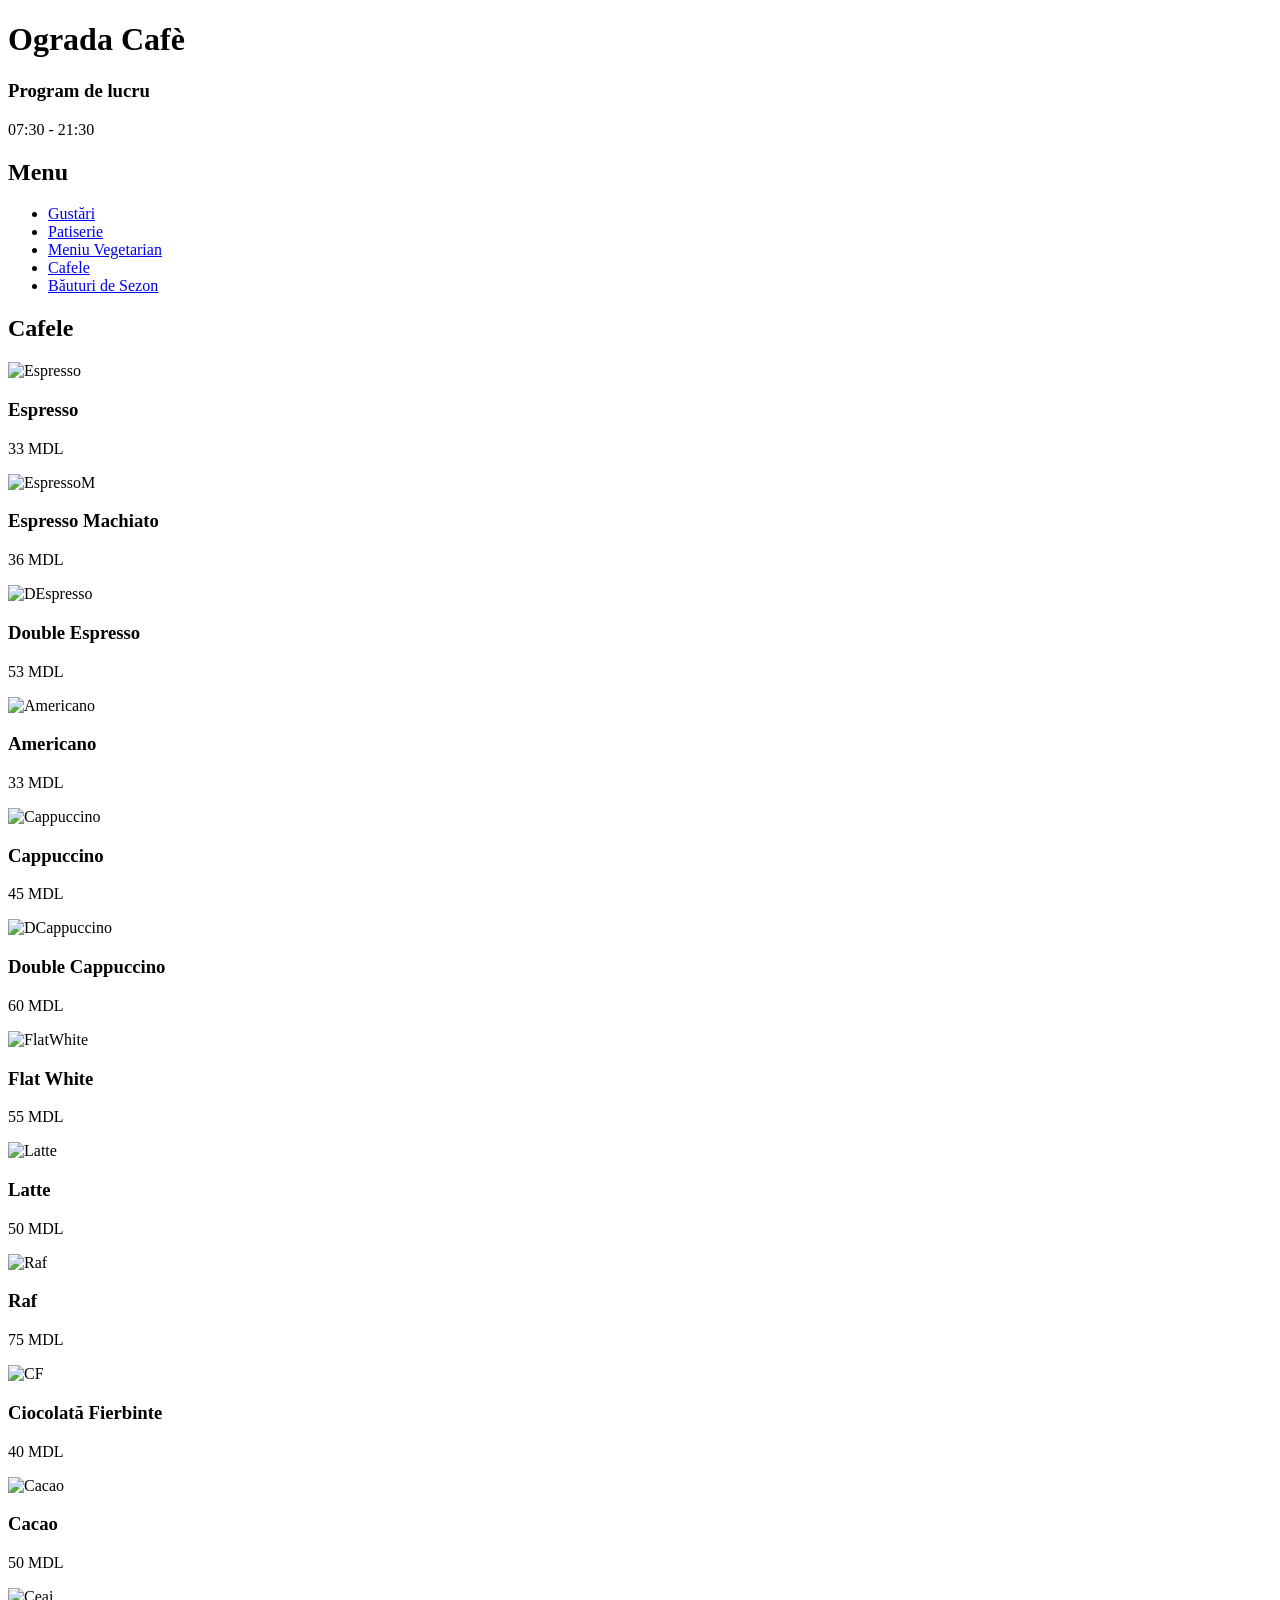
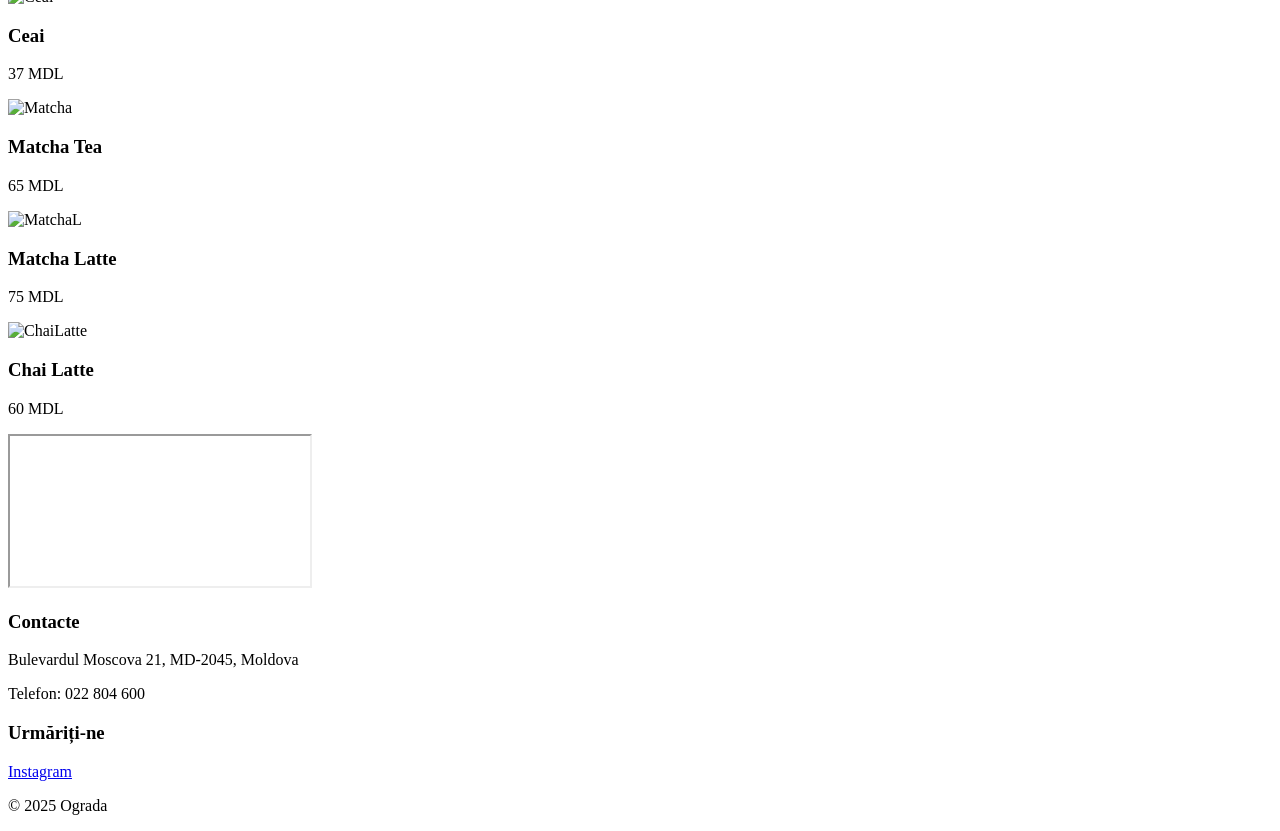
==== index.html @ 611ea184 "Footer" ====
<!DOCTYPE html>
<html lang="ro">
<head>
    <meta charset="UTF-8">
    <meta name="viewport" content="width=device-width, initial-scale=1.0">
    <title>Ograda Cafe</title>
    <link rel="stylesheet" href="styles.css">
</head>
<body>
    <header>
        <h1>Ograda Cafè</h1>
        <div class="working-hours">
            <h3>Program de lucru</h3>
            <p>07:30 - 21:30</p>
        </div>
    </header>
    
    <div class="container">
        <aside class="sidebar">
            <h2>Menu</h2>
            <ul>
                <li><a href="gustari.html">Gustări</a></li>
                <li><a href="patiserie.html">Patiserie</a></li>
                <li><a href="meniu-vegetarian.html">Meniu Vegetarian</a></li>
                <li><a href="cafele.html">Cafele</a></li>
                <li><a href="bauturi-de-sezon.html">Băuturi de Sezon</a></li>
            </ul>
        </aside>
        
        <main class="menu-section">
            <h2>Cafele</h2>
            
            <div class="menu-item">
                <img src="C:\Users\crist\Documents\UTM\TWeb\Espresso.png" alt="Espresso" class="menu-image" width="200">
                <h3>Espresso</h3>
                <p>33 MDL</p>
            </div>

            <div class="menu-item">
                <img src="C:\Users\crist\Documents\UTM\TWeb\EspressoM.png" alt="EspressoM" class="menu-image" width="200">
                <h3>Espresso Machiato</h3>
                <p>36 MDL</p>
            </div>

            <div class="menu-item">
                <img src="C:\Users\crist\Documents\UTM\TWeb\DEspresso.png" alt="DEspresso" class="menu-image" width="200">
                <h3>Double Espresso</h3>
                <p>53 MDL</p>
            </div>            
            
            <div class="menu-item">
                <img src="C:\Users\crist\Documents\UTM\TWeb\Americano.png" alt="Americano" class="menu-image" width="200">
                <h3>Americano</h3>
                <p>33 MDL</p>
            </div>
            
            <div class="menu-item">
                <img src="C:\Users\crist\Documents\UTM\TWeb\Cappuccino.png" alt="Cappuccino" class="menu-image" width="200">
                <h3>Cappuccino</h3>
                <p>45 MDL</p>
            </div>

            <div class="menu-item">
                <img src="C:\Users\crist\Documents\UTM\TWeb\DCappuccino.png" alt="DCappuccino" class="menu-image" width="200">
                <h3>Double Cappuccino</h3>
                <p>60 MDL</p>
            </div>
            
            <div class="menu-item">
                <img src="C:\Users\crist\Documents\UTM\TWeb\FlatWhite" alt="FlatWhite" class="menu-image" width="200">
                <h3>Flat White</h3>
                <p>55 MDL</p>
            </div>
            
            <div class="menu-item">
                <img src="C:\Users\crist\Documents\UTM\TWeb\Latte.png" alt="Latte" class="menu-image" width="200">
                <h3>Latte</h3>
                <p>50 MDL</p>
            </div>

            <div class="menu-item">
                <img src="C:\Users\crist\Documents\UTM\TWeb\Latte.png" alt="Raf" class="menu-image" width="200">
                <h3>Raf</h3>
                <p>75 MDL</p>
            </div>

            <div class="menu-item">
                <img src="C:\Users\crist\Documents\UTM\TWeb\CF.png" alt="CF" class="menu-image" width="200">
                <h3>Ciocolată Fierbinte</h3>
                <p>40 MDL</p>
            </div>

            <div class="menu-item">
                <img src="C:\Users\crist\Documents\UTM\TWeb\Cacao.png" alt="Cacao" class="menu-image" width="200">
                <h3>Cacao</h3>
                <p>50 MDL</p>
            </div>

            <div class="menu-item">
                <img src="C:\Users\crist\Documents\UTM\TWeb\Ceai.png" alt="Ceai" class="menu-image" width="200">
                <h3>Ceai</h3>
                <p>37 MDL</p>
            </div>

            <div class="menu-item">
                <img src="C:\Users\crist\Documents\UTM\TWeb\Matcha.png" alt="Matcha" class="menu-image" width="200">
                <h3>Matcha Tea</h3>
                <p>65 MDL</p>
            </div>

            <div class="menu-item">
                <img src="C:\Users\crist\Documents\UTM\TWeb\MatchaL.png" alt="MatchaL" class="menu-image" width="200">
                <h3>Matcha Latte</h3>
                <p>75 MDL</p>
            </div>

            <div class="menu-item">
                <img src="C:\Users\crist\Documents\UTM\TWeb\ChaiLatte.png" alt="ChaiLatte" class="menu-image" width="200">
                <h3>Chai Latte</h3>
                <p>60 MDL</p>
            </div>
            
        </main>
    </div>

    <footer>
        <div class="footer-content">
            <div class="map">
                <iframe src="https://maps.app.goo.gl/8VpPDL2rU7NUZ7HX9" allowfullscreen="" loading="lazy"></iframe>
            </div>
            <div class="contact-info">
                <h3>Contacte</h3>
                <p>Bulevardul Moscova 21, MD-2045, Moldova</p>
                <p>Telefon: 022 804 600</p>
            </div>
            <div class="social-media">
                <h3>Urmăriți-ne</h3>
                <p><a href="https://www.instagram.com/cafe.ograda/?hl=en">Instagram</a></p>
            </div>
        </div>
        <div class="footer-bottom">
            <p>&copy; 2025 Ograda</p>
        </div>
    </footer>

</body>
</html>
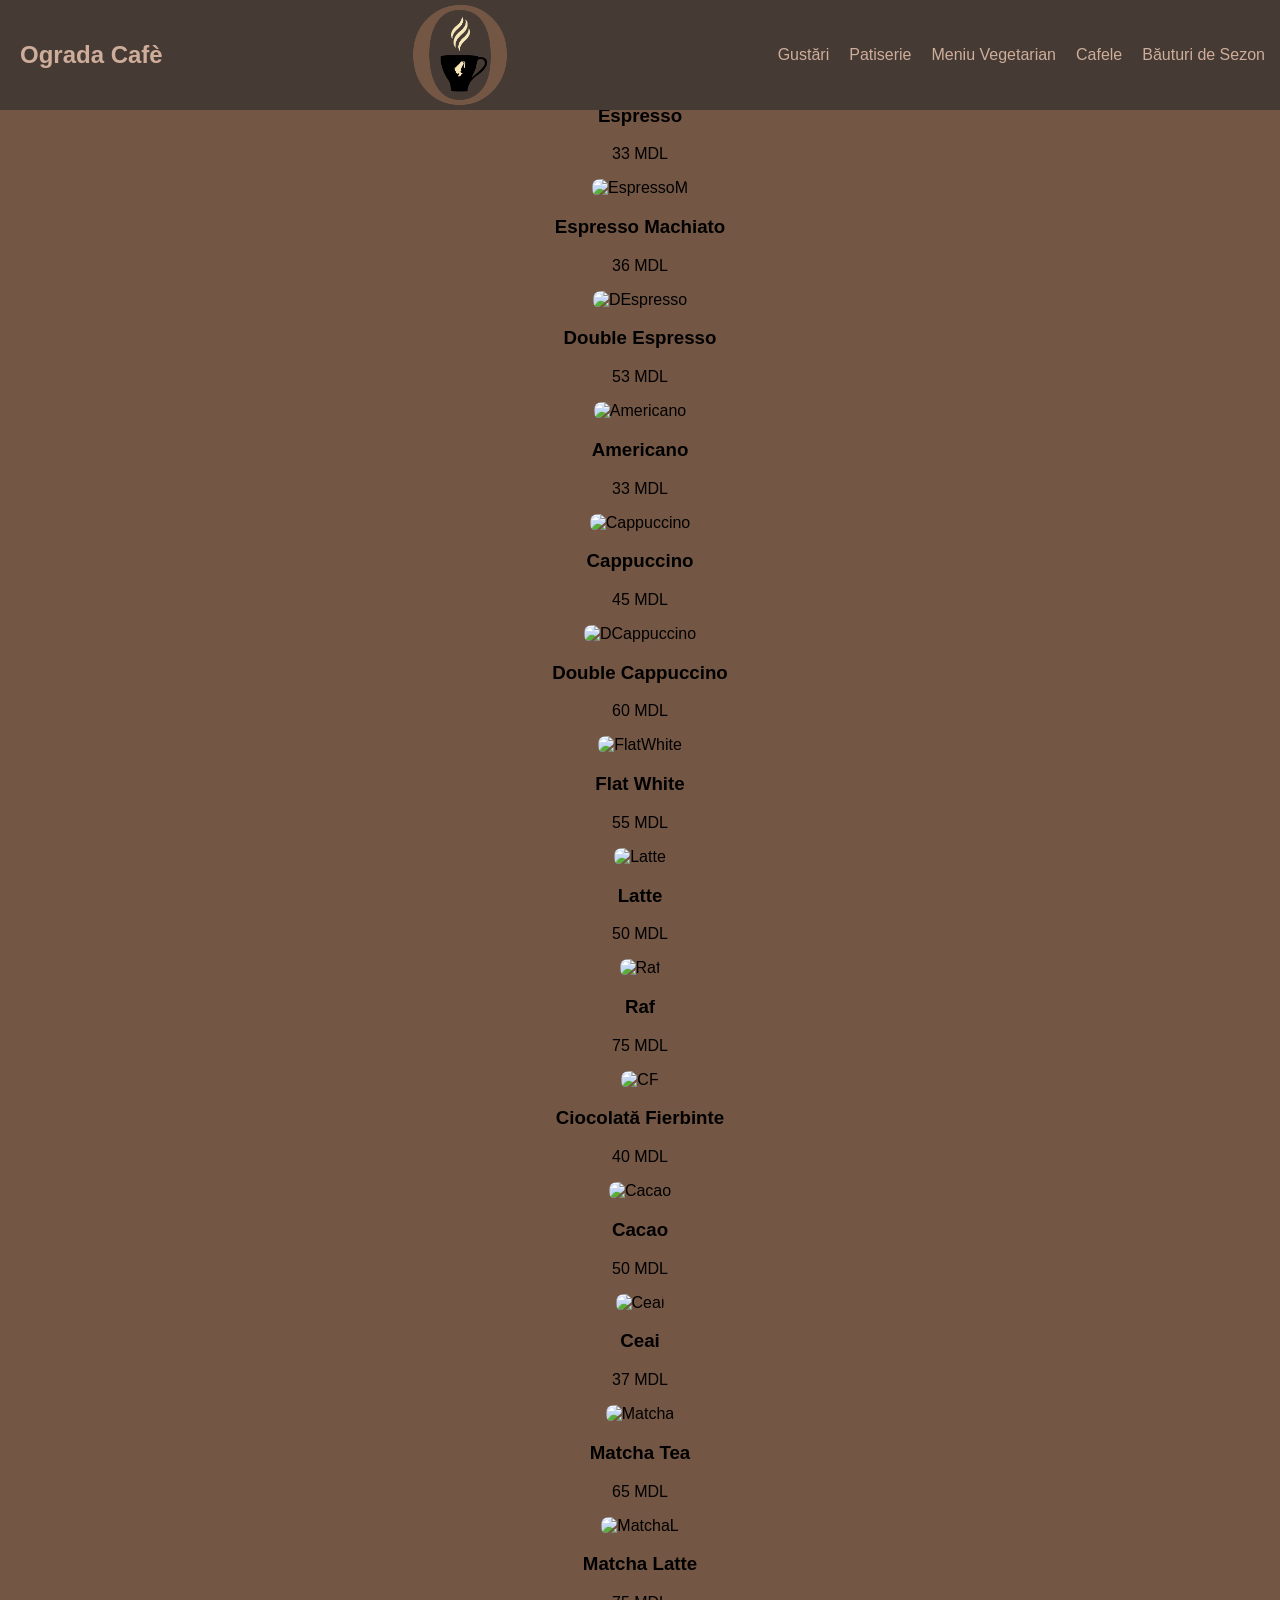
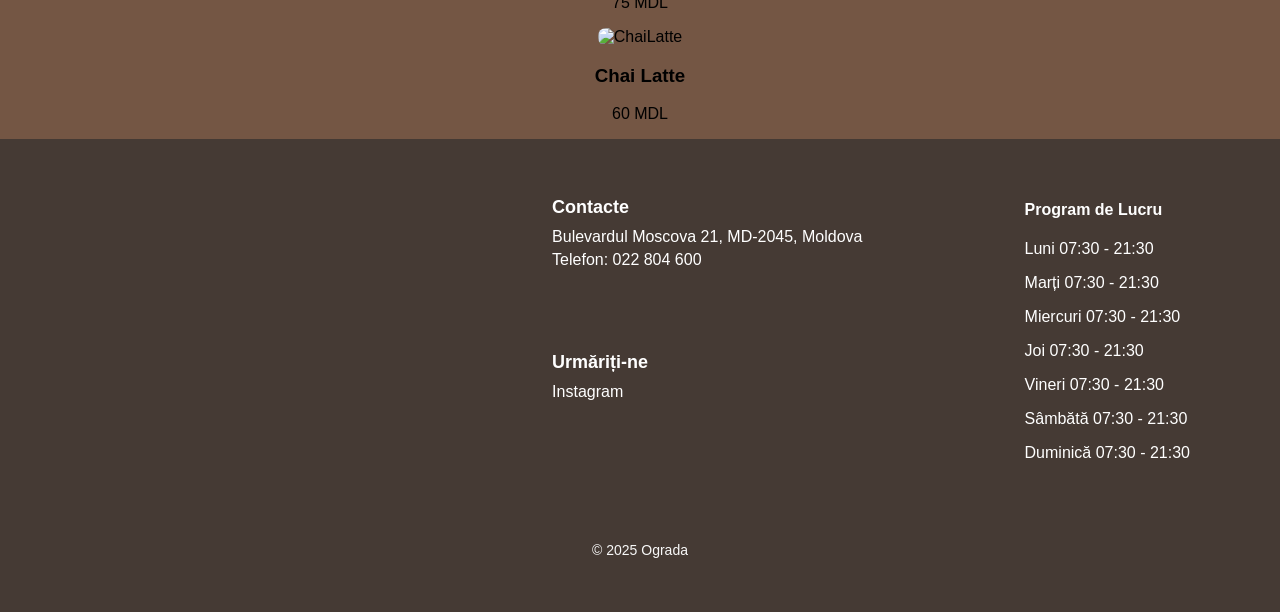
==== commit ec42fa9e: "Lab2_CSS" ====
--- a/index.html
+++ b/index.html
@@ -3,119 +3,114 @@
 <head>
     <meta charset="UTF-8">
     <meta name="viewport" content="width=device-width, initial-scale=1.0">
-    <title>Ograda Cafe</title>
-    <link rel="stylesheet" href="styles.css">
+    <title>Ograda Cafè</title>
+    <link rel="stylesheet" href="css\index.css">
 </head>
 <body>
-    <header>
+    <nav class="navbar">
+            
         <h1>Ograda Cafè</h1>
-        <div class="working-hours">
-            <h3>Program de lucru</h3>
-            <p>07:30 - 21:30</p>
+        <div class="logo">
+            <img src="images\logo.png" alt="logo" class="logo" width="200">
         </div>
-    </header>
-    
-    <div class="container">
-        <aside class="sidebar">
-            <h2>Menu</h2>
-            <ul>
-                <li><a href="gustari.html">Gustări</a></li>
-                <li><a href="patiserie.html">Patiserie</a></li>
-                <li><a href="meniu-vegetarian.html">Meniu Vegetarian</a></li>
-                <li><a href="cafele.html">Cafele</a></li>
-                <li><a href="bauturi-de-sezon.html">Băuturi de Sezon</a></li>
-            </ul>
-        </aside>
+        <ul class="nav-links">
+            <li><a href="gustari.html">Gustări</a></li>
+            <li><a href="patiserie.html">Patiserie</a></li>
+            <li><a href="meniu-vegetarian.html">Meniu Vegetarian</a></li>
+            <li><a href="cafele.html">Cafele</a></li>
+            <li><a href="bauturi-de-sezon.html">Băuturi de Sezon</a></li>
+        </ul>
+    </nav>
         
         <main class="menu-section">
             <h2>Cafele</h2>
             
             <div class="menu-item">
-                <img src="C:\Users\crist\Documents\UTM\TWeb\Espresso.png" alt="Espresso" class="menu-image" width="200">
+                <img src="C:\Users\crist\Documents\UTM\TWeb\Cafea\Espresso.jpg" alt="Espresso" class="menu-image" width="200">
                 <h3>Espresso</h3>
                 <p>33 MDL</p>
             </div>
 
             <div class="menu-item">
-                <img src="C:\Users\crist\Documents\UTM\TWeb\EspressoM.png" alt="EspressoM" class="menu-image" width="200">
+                <img src="C:\Users\crist\Documents\UTM\TWeb\Cafea\EspressoM.jpg" alt="EspressoM" class="menu-image" width="200">
                 <h3>Espresso Machiato</h3>
                 <p>36 MDL</p>
             </div>
 
             <div class="menu-item">
-                <img src="C:\Users\crist\Documents\UTM\TWeb\DEspresso.png" alt="DEspresso" class="menu-image" width="200">
+                <img src="C:\Users\crist\Documents\UTM\TWeb\Cafea\DEspresso.jpg" alt="DEspresso" class="menu-image" width="200">
                 <h3>Double Espresso</h3>
                 <p>53 MDL</p>
             </div>            
             
             <div class="menu-item">
-                <img src="C:\Users\crist\Documents\UTM\TWeb\Americano.png" alt="Americano" class="menu-image" width="200">
+                <img src="C:\Users\crist\Documents\UTM\TWeb\Cafea\Americano.jpg" alt="Americano" class="menu-image" width="200">
                 <h3>Americano</h3>
                 <p>33 MDL</p>
             </div>
             
             <div class="menu-item">
-                <img src="C:\Users\crist\Documents\UTM\TWeb\Cappuccino.png" alt="Cappuccino" class="menu-image" width="200">
+                <img src="C:\Users\crist\Documents\UTM\TWeb\Cafea\Cappuccino.jpg" alt="Cappuccino" class="menu-image" width="200">
                 <h3>Cappuccino</h3>
                 <p>45 MDL</p>
             </div>
 
             <div class="menu-item">
-                <img src="C:\Users\crist\Documents\UTM\TWeb\DCappuccino.png" alt="DCappuccino" class="menu-image" width="200">
+                <img src="C:\Users\crist\Documents\UTM\TWeb\Cafea\DCappuccino.jpg" alt="DCappuccino" class="menu-image" width="200">
                 <h3>Double Cappuccino</h3>
                 <p>60 MDL</p>
             </div>
             
             <div class="menu-item">
-                <img src="C:\Users\crist\Documents\UTM\TWeb\FlatWhite" alt="FlatWhite" class="menu-image" width="200">
+                <img src="C:\Users\crist\Documents\UTM\TWeb\Cafea\FlatWhite.jpg" alt="FlatWhite" class="menu-image" width="200">
                 <h3>Flat White</h3>
                 <p>55 MDL</p>
             </div>
             
             <div class="menu-item">
-                <img src="C:\Users\crist\Documents\UTM\TWeb\Latte.png" alt="Latte" class="menu-image" width="200">
+                <img src="C:\Users\crist\Documents\UTM\TWeb\Cafea\Latte.jpg" alt="Latte" class="menu-image" width="200">
                 <h3>Latte</h3>
                 <p>50 MDL</p>
             </div>
 
             <div class="menu-item">
-                <img src="C:\Users\crist\Documents\UTM\TWeb\Latte.png" alt="Raf" class="menu-image" width="200">
+                <img src="C:\Users\crist\Documents\UTM\TWeb\Cafea\Latte.jpg" alt="Raf" class="menu-image" width="200">
                 <h3>Raf</h3>
                 <p>75 MDL</p>
             </div>
 
             <div class="menu-item">
-                <img src="C:\Users\crist\Documents\UTM\TWeb\CF.png" alt="CF" class="menu-image" width="200">
+                <img src="C:\Users\crist\Documents\UTM\TWeb\Cafea\CF.jpg" alt="CF" class="menu-image" width="200">
                 <h3>Ciocolată Fierbinte</h3>
                 <p>40 MDL</p>
             </div>
 
             <div class="menu-item">
-                <img src="C:\Users\crist\Documents\UTM\TWeb\Cacao.png" alt="Cacao" class="menu-image" width="200">
+                <img src="C:\Users\crist\Documents\UTM\TWeb\Cafea\Cacao.jpg" alt="Cacao" class="menu-image" width="200">
                 <h3>Cacao</h3>
                 <p>50 MDL</p>
             </div>
 
             <div class="menu-item">
-                <img src="C:\Users\crist\Documents\UTM\TWeb\Ceai.png" alt="Ceai" class="menu-image" width="200">
+                <img src="C:\Users\crist\Documents\UTM\TWeb\Cafea\Ceai.jpg" alt="Ceai" class="menu-image" width="200">
                 <h3>Ceai</h3>
                 <p>37 MDL</p>
             </div>
 
             <div class="menu-item">
-                <img src="C:\Users\crist\Documents\UTM\TWeb\Matcha.png" alt="Matcha" class="menu-image" width="200">
+                <img src="C:\Users\crist\Documents\UTM\TWeb\Cafea\Matcha.jpg" alt="Matcha" class="menu-image" width="200">
                 <h3>Matcha Tea</h3>
                 <p>65 MDL</p>
             </div>
 
             <div class="menu-item">
-                <img src="C:\Users\crist\Documents\UTM\TWeb\MatchaL.png" alt="MatchaL" class="menu-image" width="200">
+                <img src="C:\Users\crist\Documents\UTM\TWeb\Cafea\MatchaL.jpg" alt="MatchaL" class="menu-image" width="200">
                 <h3>Matcha Latte</h3>
                 <p>75 MDL</p>
             </div>
 
             <div class="menu-item">
-                <img src="C:\Users\crist\Documents\UTM\TWeb\ChaiLatte.png" alt="ChaiLatte" class="menu-image" width="200">
+                <img src="C:\Users\crist\Documents\UTM\TWeb\Cafea\ChaiLatte.jpg" alt="ChaiLatte" class="menu-image" width="200">
                 <h3>Chai Latte</h3>
                 <p>60 MDL</p>
             </div>
@@ -126,22 +121,34 @@
     <footer>
         <div class="footer-content">
             <div class="map">
-                <iframe src="https://maps.app.goo.gl/8VpPDL2rU7NUZ7HX9" allowfullscreen="" loading="lazy"></iframe>
+                <iframe src="https://www.google.com/maps/embed?pb=!1m18!1m12!1m3!1d2718.112623796016!2d28.862653776846276!3d47.0576410257239!2m3!1f0!2f0!3f0!3m2!1i1024!2i768!4f13.1!3m3!1m2!1s0x40c97dae7e72e179%3A0x1f72622eb4521f!2sOgrada%20Caf%C3%A9!5e0!3m2!1sen!2s!4v1741111198922!5m2!1sen!2s" width="300" height="300" style="border:0;" allowfullscreen="" loading="lazy" referrerpolicy="no-referrer-when-downgrade"></iframe>
             </div>
             <div class="contact-info">
                 <h3>Contacte</h3>
                 <p>Bulevardul Moscova 21, MD-2045, Moldova</p>
                 <p>Telefon: 022 804 600</p>
+    
+    
+                <div class="social-media">
+                    <h3>Urmăriți-ne</h3>
+                    <p><a href="https://www.instagram.com/cafe.ograda/?hl=en">Instagram</a></p>
+                </div>
             </div>
-            <div class="social-media">
-                <h3>Urmăriți-ne</h3>
-                <p><a href="https://www.instagram.com/cafe.ograda/?hl=en">Instagram</a></p>
-            </div>
+                    <div class="program">
+                    <h4>Program de Lucru</h4>
+                    <p>Luni             07:30 - 21:30</p>
+                    <p>Marți            07:30 - 21:30</p>
+                    <p>Miercuri         07:30 - 21:30</p>
+                    <p>Joi              07:30 - 21:30</p>
+                    <p>Vineri           07:30 - 21:30</p>
+                    <p>Sâmbătă          07:30 - 21:30</p>
+                    <p>Duminică         07:30 - 21:30</p>
+                    </div>
         </div>
         <div class="footer-bottom">
             <p>&copy; 2025 Ograda</p>
         </div>
     </footer>
-
-</body>
-</html>+    
+    </body>
+    </html>
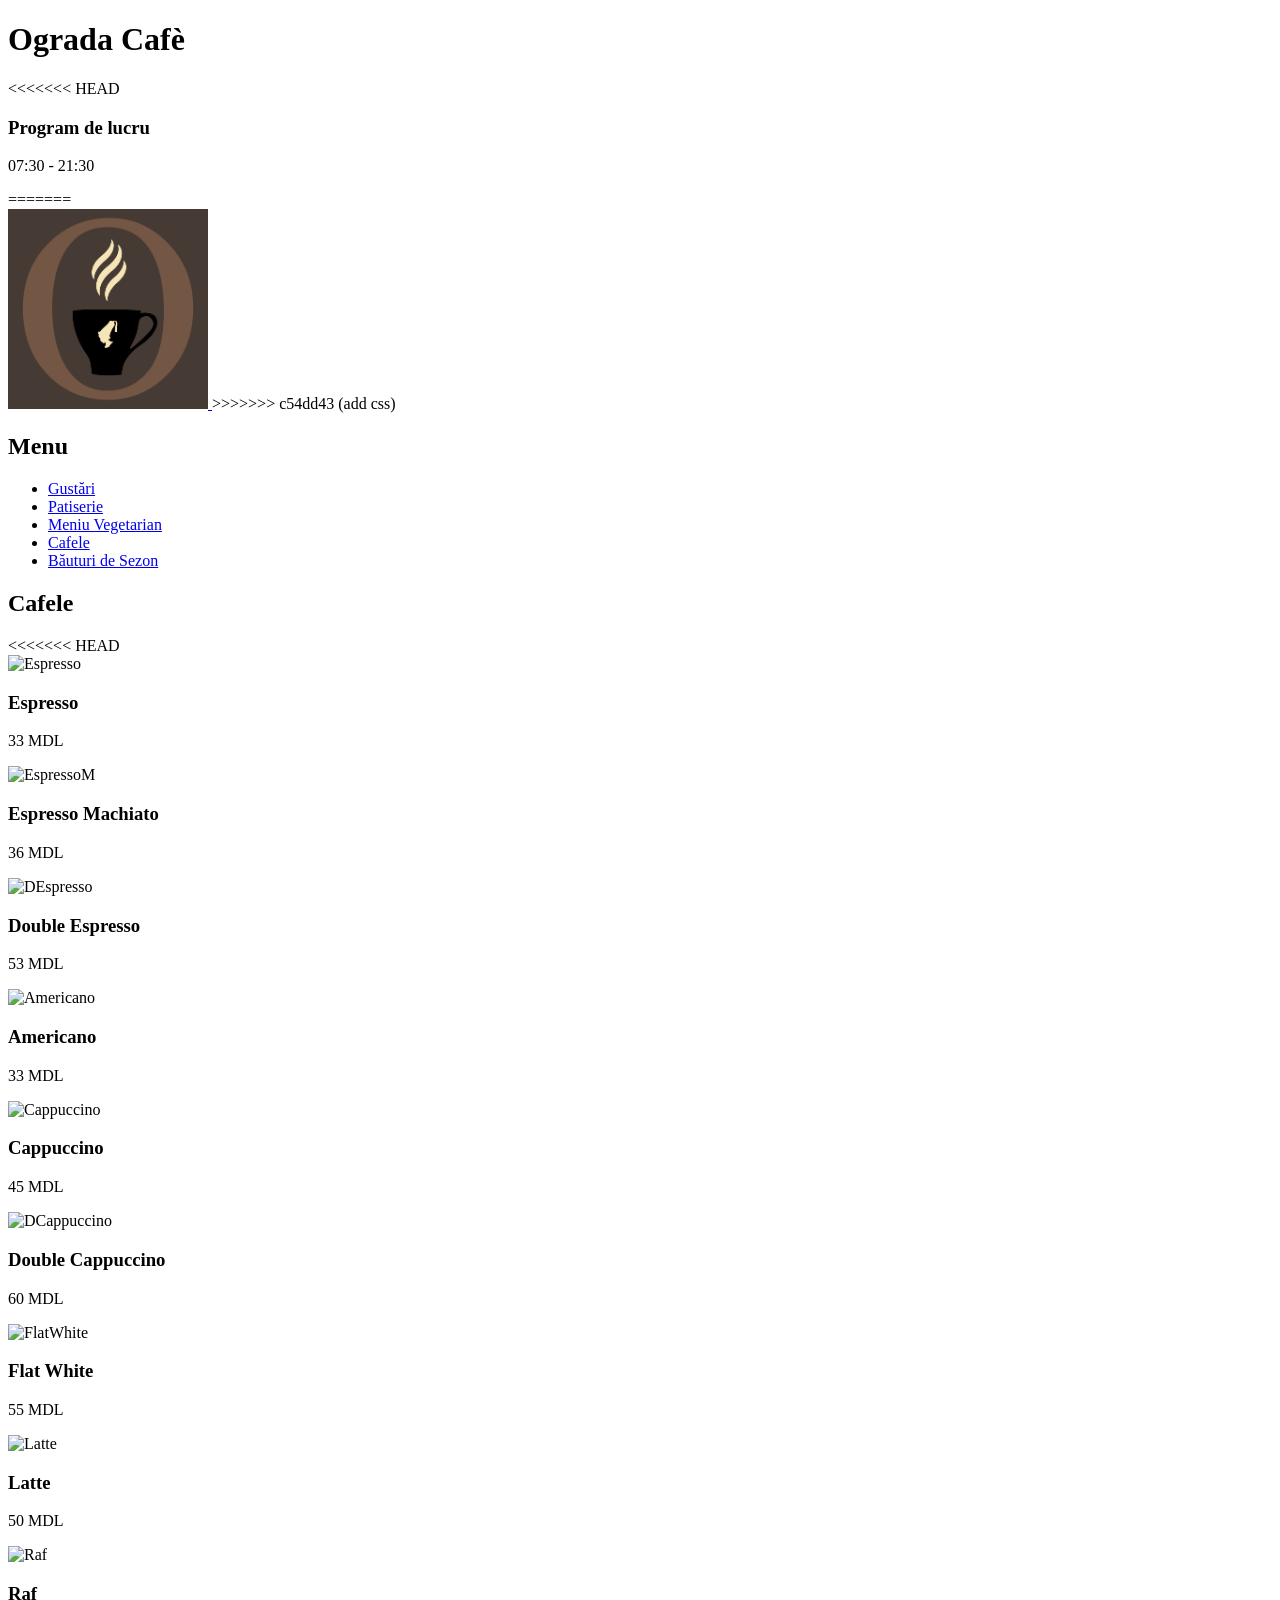
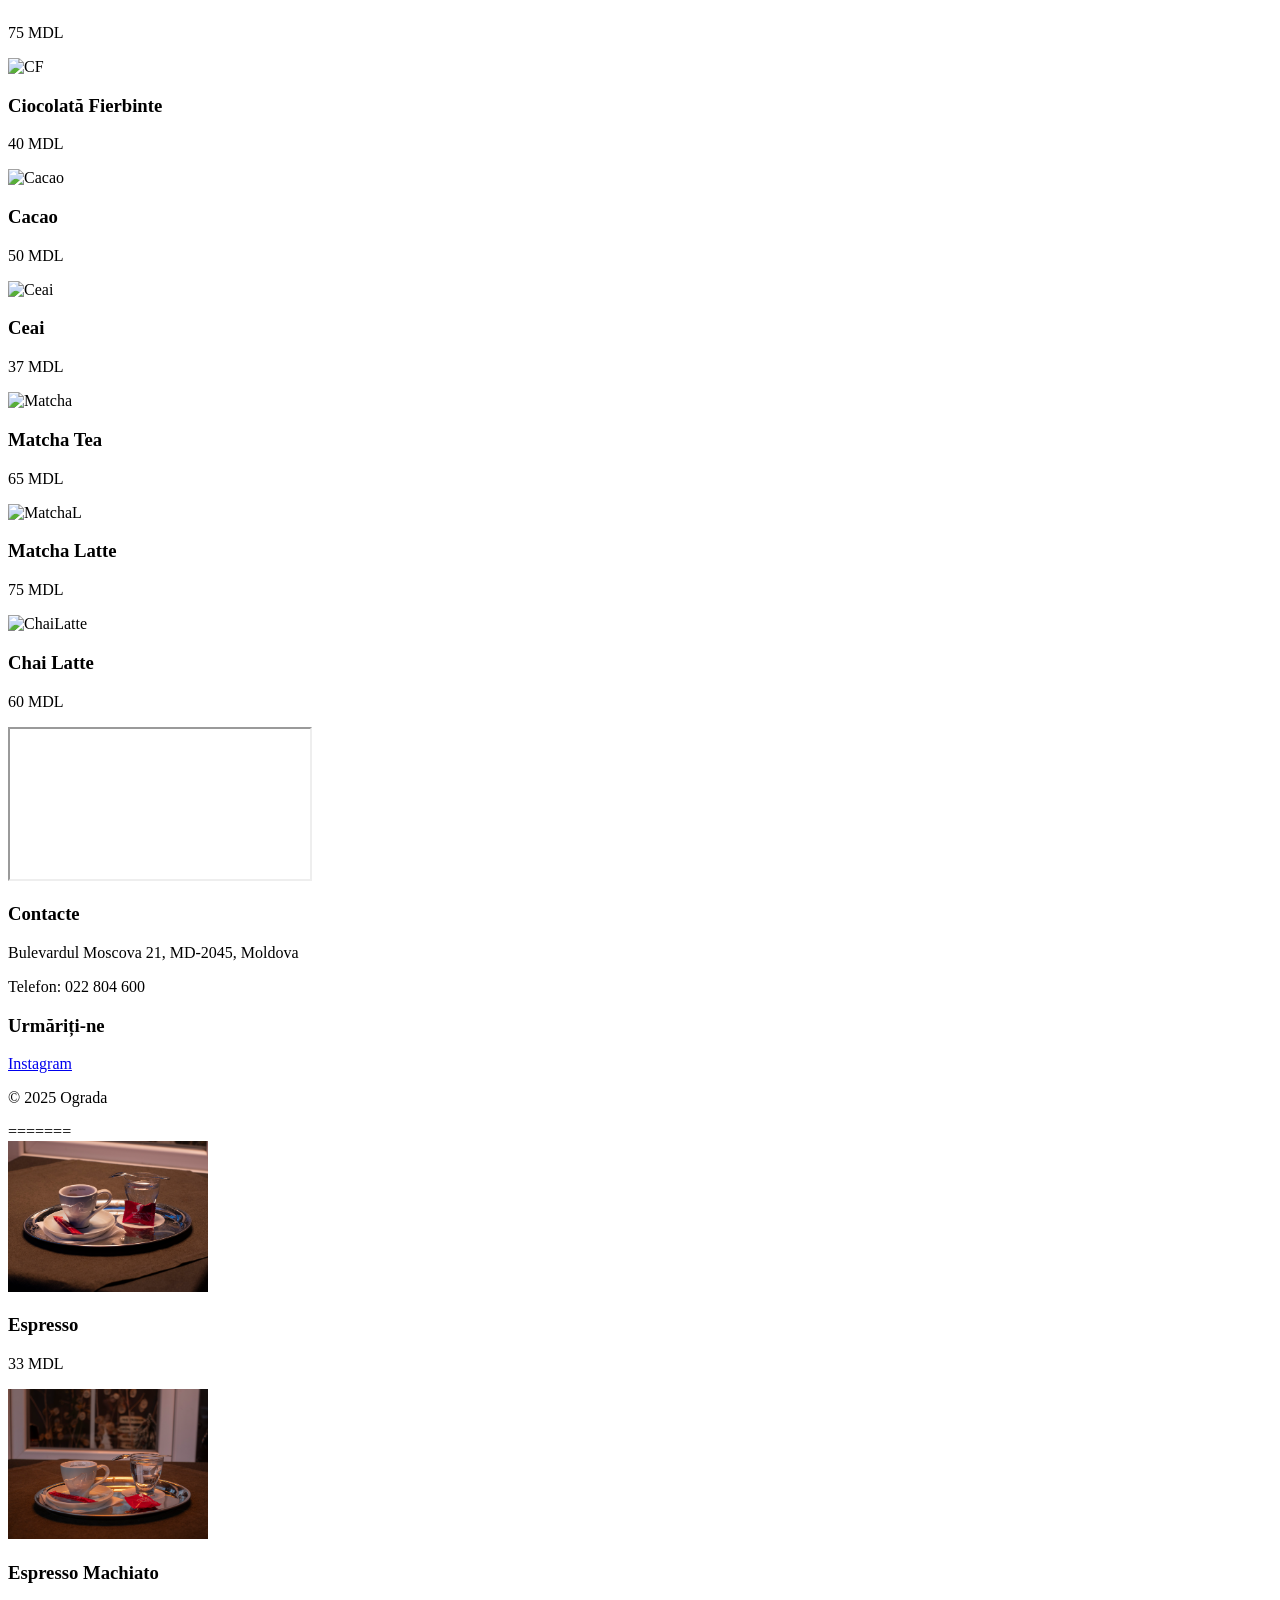
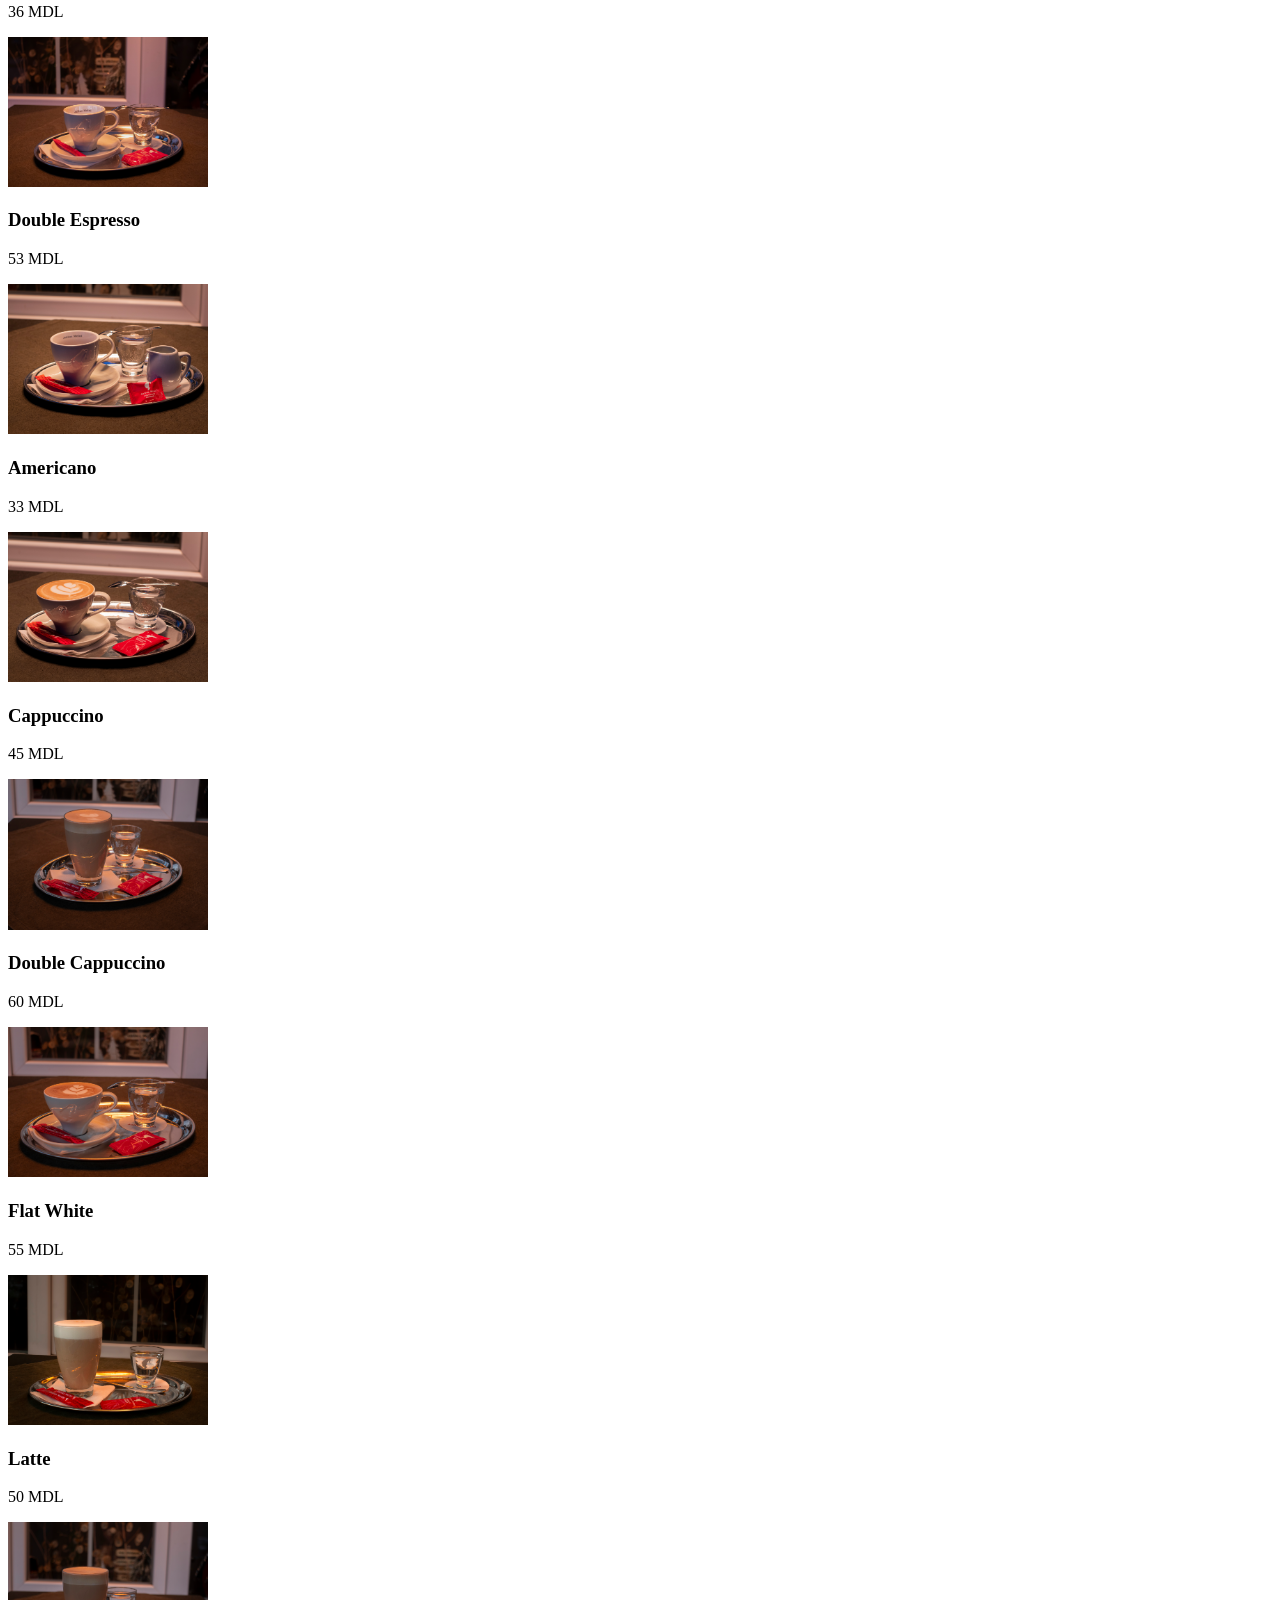
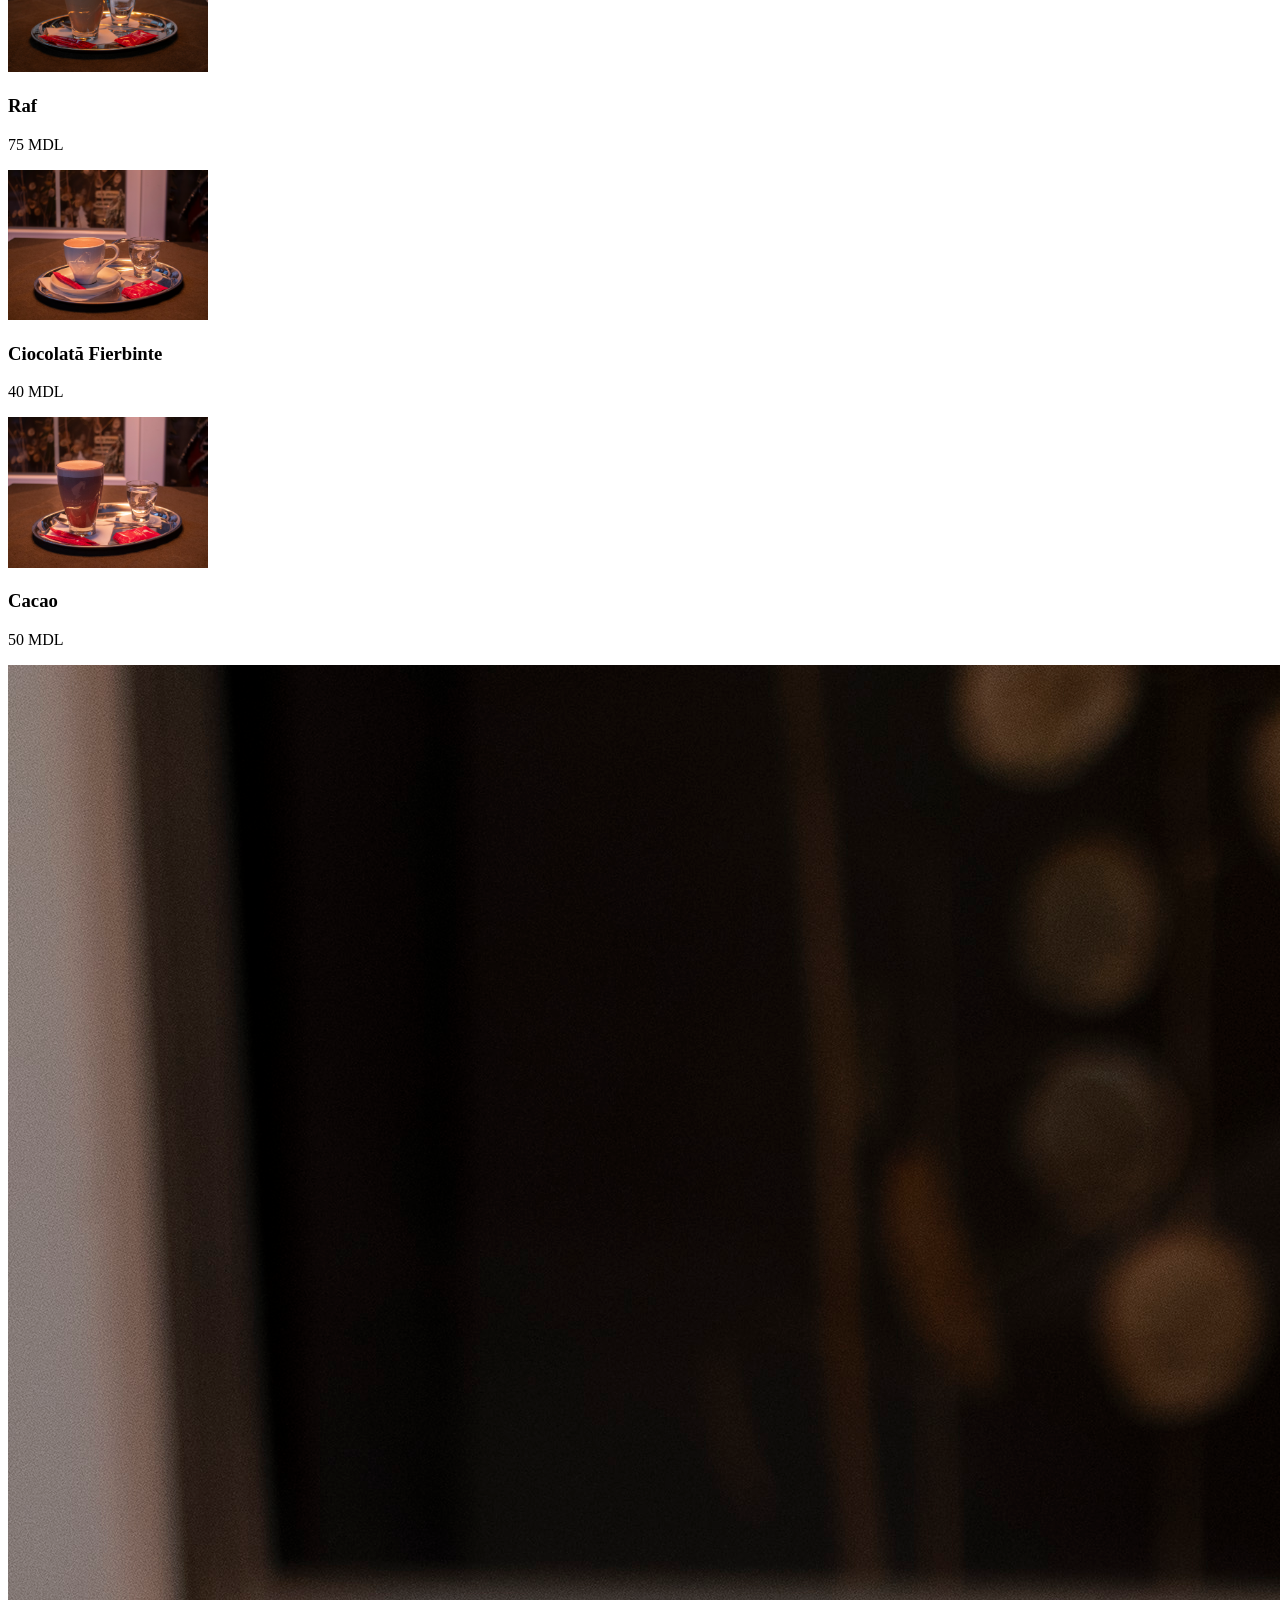
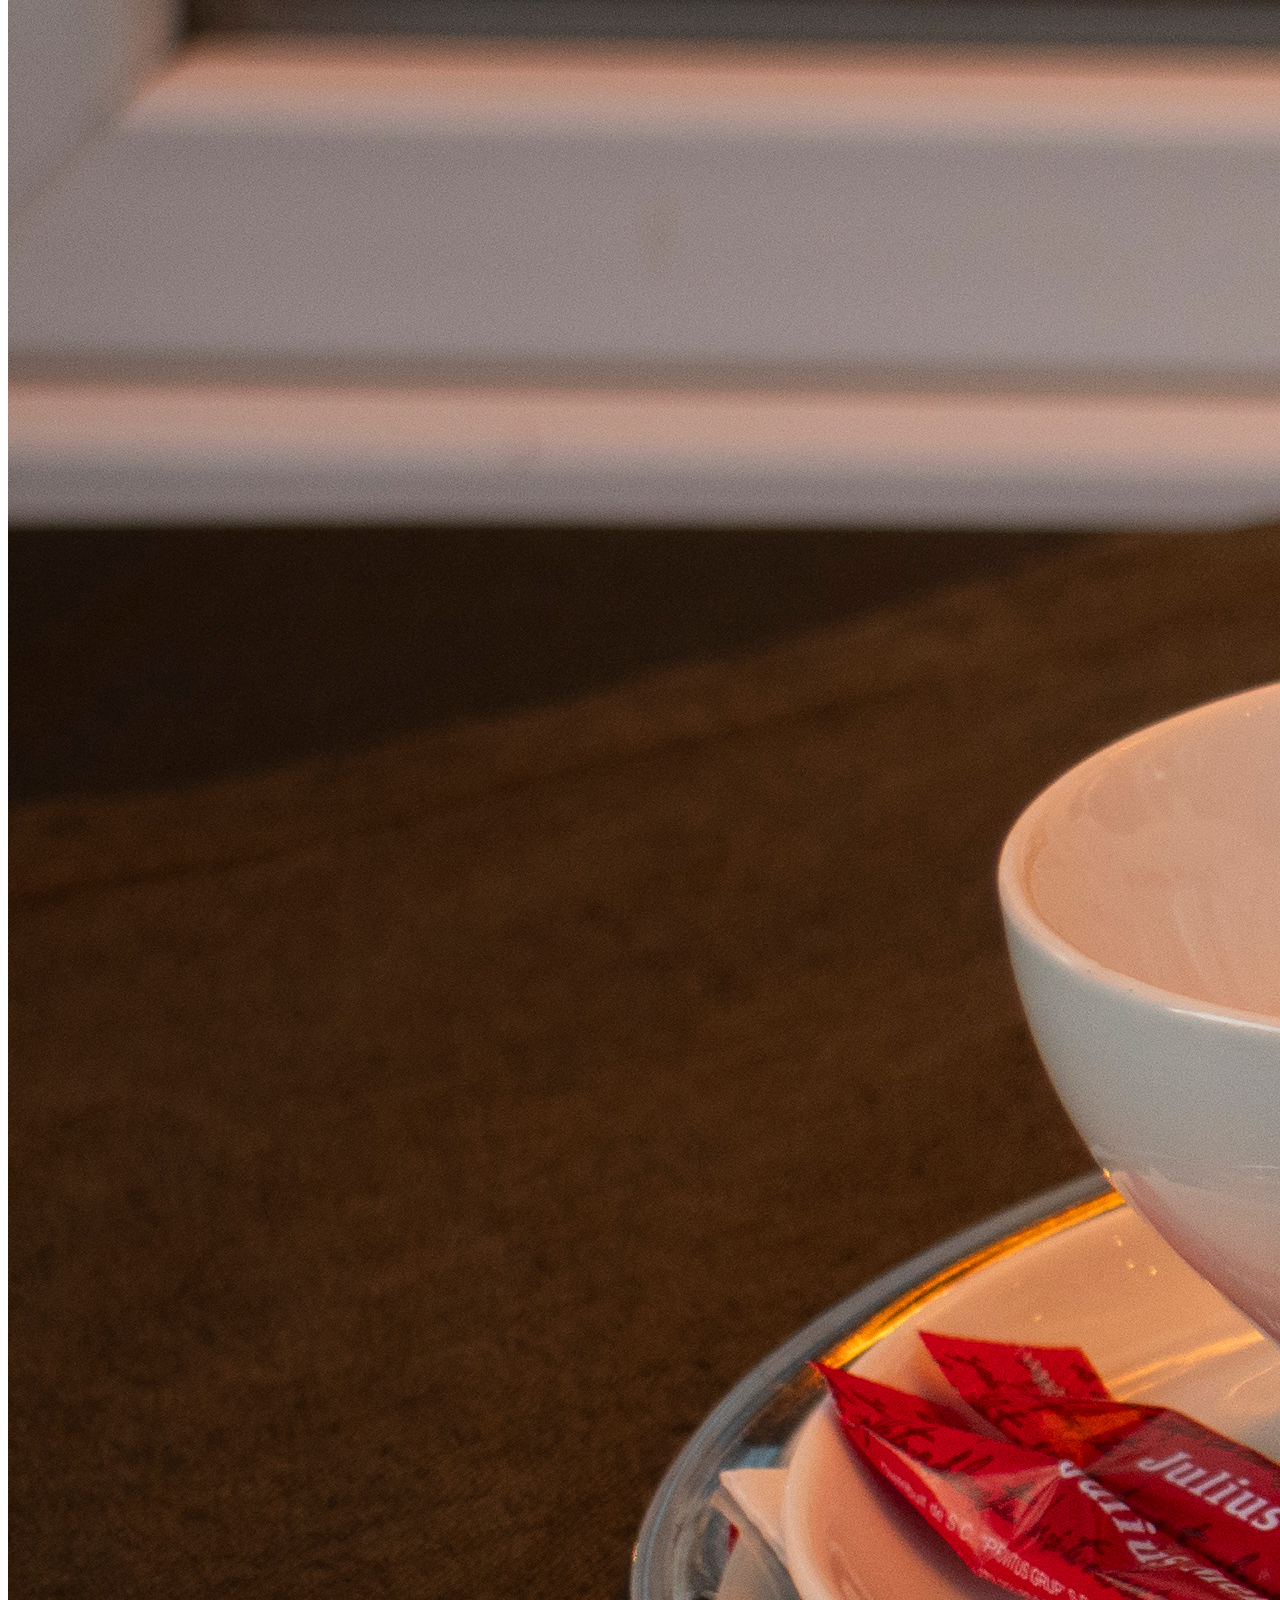
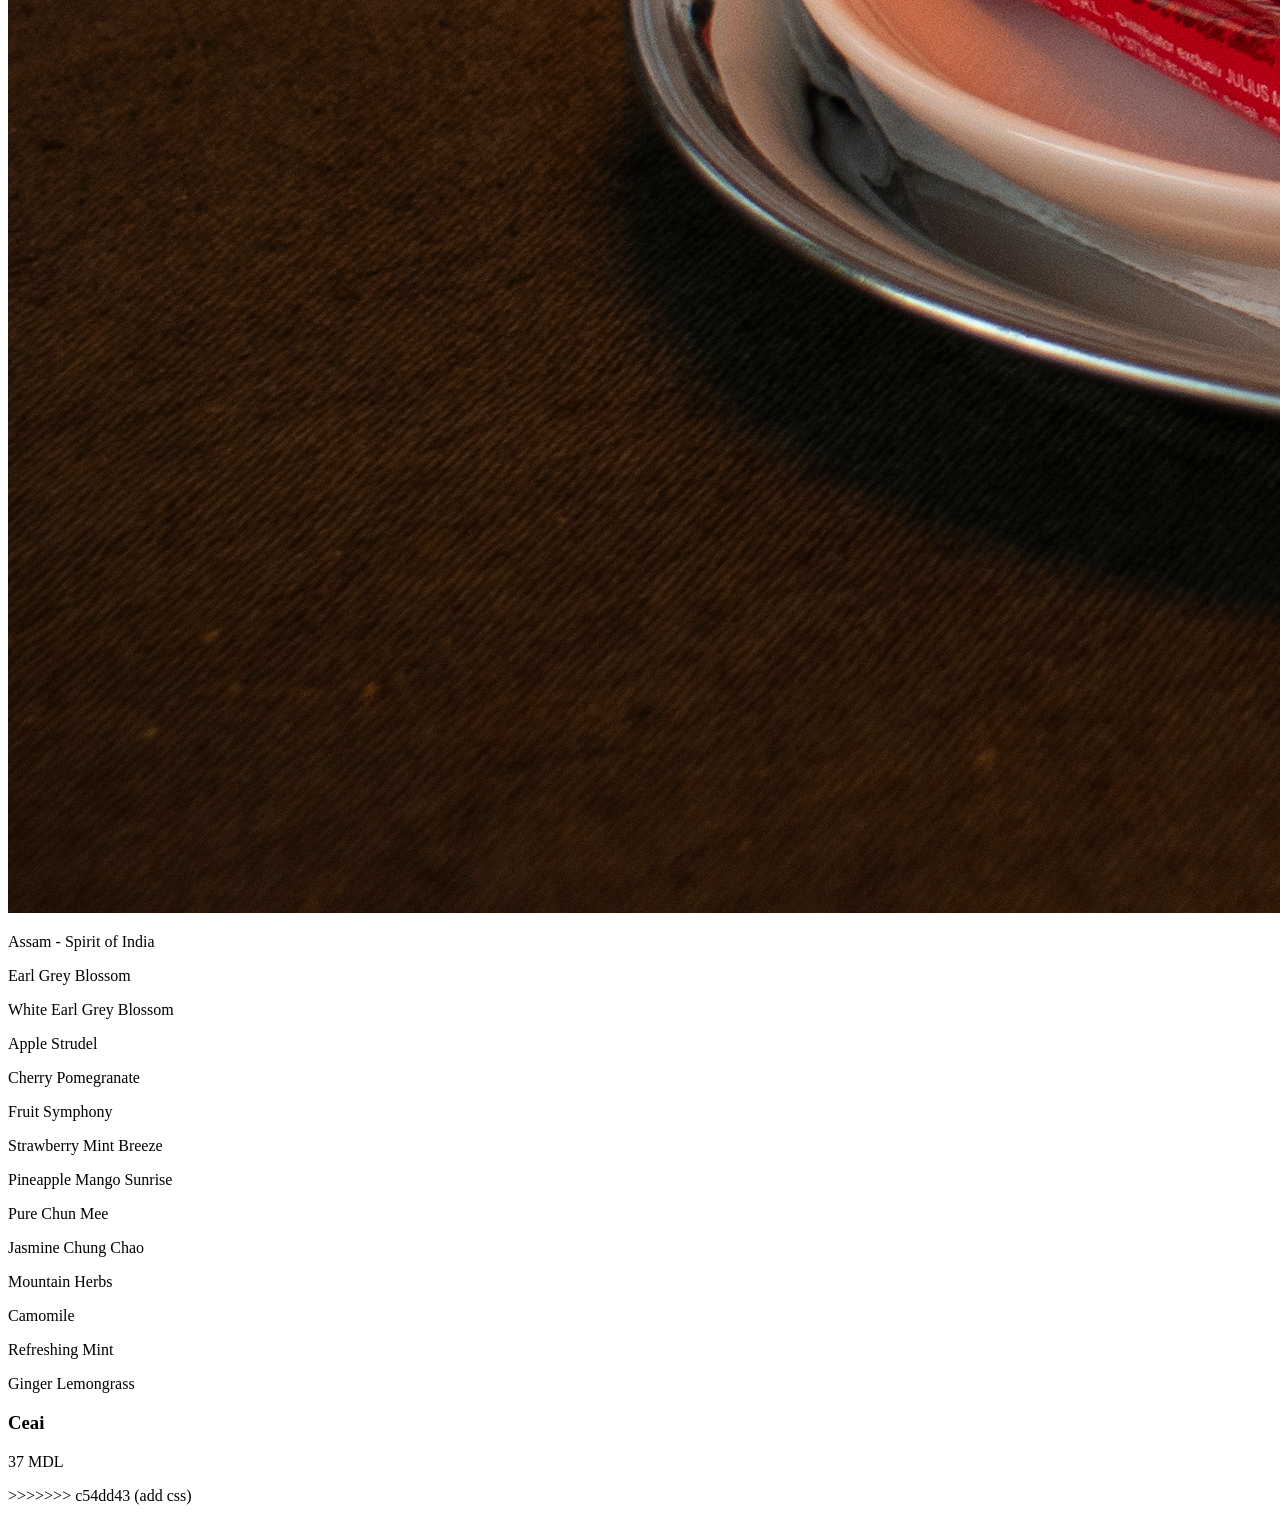
==== commit 1f4c2bee: "add css" ====
--- a/index.html
+++ b/index.html
@@ -3,114 +3,127 @@
 <head>
     <meta charset="UTF-8">
     <meta name="viewport" content="width=device-width, initial-scale=1.0">
-    <title>Ograda Cafè</title>
-    <link rel="stylesheet" href="css\index.css">
+    <title>Ograda Cafe</title>
+    <link rel="stylesheet" href="styles.css">
 </head>
 <body>
-    <nav class="navbar">
-            
+    <header>
         <h1>Ograda Cafè</h1>
+<<<<<<< HEAD
+        <div class="working-hours">
+            <h3>Program de lucru</h3>
+            <p>07:30 - 21:30</p>
+=======
         <div class="logo">
-            <img src="images\logo.png" alt="logo" class="logo" width="200">
+            <a href="index.html">
+                <img src="images\logo.png" alt="logo" class="logo" width="200">
+            </a>
+>>>>>>> c54dd43 (add css)
         </div>
-        <ul class="nav-links">
-            <li><a href="gustari.html">Gustări</a></li>
-            <li><a href="patiserie.html">Patiserie</a></li>
-            <li><a href="meniu-vegetarian.html">Meniu Vegetarian</a></li>
-            <li><a href="cafele.html">Cafele</a></li>
-            <li><a href="bauturi-de-sezon.html">Băuturi de Sezon</a></li>
-        </ul>
-    </nav>
+    </header>
+    
+    <div class="container">
+        <aside class="sidebar">
+            <h2>Menu</h2>
+            <ul>
+                <li><a href="gustari.html">Gustări</a></li>
+                <li><a href="patiserie.html">Patiserie</a></li>
+                <li><a href="meniu-vegetarian.html">Meniu Vegetarian</a></li>
+                <li><a href="cafele.html">Cafele</a></li>
+                <li><a href="bauturi-de-sezon.html">Băuturi de Sezon</a></li>
+            </ul>
+        </aside>
         
         <main class="menu-section">
             <h2>Cafele</h2>
             
-            <div class="menu-item">
-                <img src="C:\Users\crist\Documents\UTM\TWeb\Cafea\Espresso.jpg" alt="Espresso" class="menu-image" width="200">
+<<<<<<< HEAD
+            <div class="menu-item">
+                <img src="C:\Users\crist\Documents\UTM\TWeb\Espresso.png" alt="Espresso" class="menu-image" width="200">
                 <h3>Espresso</h3>
                 <p>33 MDL</p>
             </div>
 
             <div class="menu-item">
-                <img src="C:\Users\crist\Documents\UTM\TWeb\Cafea\EspressoM.jpg" alt="EspressoM" class="menu-image" width="200">
+                <img src="C:\Users\crist\Documents\UTM\TWeb\EspressoM.png" alt="EspressoM" class="menu-image" width="200">
                 <h3>Espresso Machiato</h3>
                 <p>36 MDL</p>
             </div>
 
             <div class="menu-item">
-                <img src="C:\Users\crist\Documents\UTM\TWeb\Cafea\DEspresso.jpg" alt="DEspresso" class="menu-image" width="200">
+                <img src="C:\Users\crist\Documents\UTM\TWeb\DEspresso.png" alt="DEspresso" class="menu-image" width="200">
                 <h3>Double Espresso</h3>
                 <p>53 MDL</p>
             </div>            
             
             <div class="menu-item">
-                <img src="C:\Users\crist\Documents\UTM\TWeb\Cafea\Americano.jpg" alt="Americano" class="menu-image" width="200">
+                <img src="C:\Users\crist\Documents\UTM\TWeb\Americano.png" alt="Americano" class="menu-image" width="200">
                 <h3>Americano</h3>
                 <p>33 MDL</p>
             </div>
             
             <div class="menu-item">
-                <img src="C:\Users\crist\Documents\UTM\TWeb\Cafea\Cappuccino.jpg" alt="Cappuccino" class="menu-image" width="200">
+                <img src="C:\Users\crist\Documents\UTM\TWeb\Cappuccino.png" alt="Cappuccino" class="menu-image" width="200">
                 <h3>Cappuccino</h3>
                 <p>45 MDL</p>
             </div>
 
             <div class="menu-item">
-                <img src="C:\Users\crist\Documents\UTM\TWeb\Cafea\DCappuccino.jpg" alt="DCappuccino" class="menu-image" width="200">
+                <img src="C:\Users\crist\Documents\UTM\TWeb\DCappuccino.png" alt="DCappuccino" class="menu-image" width="200">
                 <h3>Double Cappuccino</h3>
                 <p>60 MDL</p>
             </div>
             
             <div class="menu-item">
-                <img src="C:\Users\crist\Documents\UTM\TWeb\Cafea\FlatWhite.jpg" alt="FlatWhite" class="menu-image" width="200">
+                <img src="C:\Users\crist\Documents\UTM\TWeb\FlatWhite" alt="FlatWhite" class="menu-image" width="200">
                 <h3>Flat White</h3>
                 <p>55 MDL</p>
             </div>
             
             <div class="menu-item">
-                <img src="C:\Users\crist\Documents\UTM\TWeb\Cafea\Latte.jpg" alt="Latte" class="menu-image" width="200">
+                <img src="C:\Users\crist\Documents\UTM\TWeb\Latte.png" alt="Latte" class="menu-image" width="200">
                 <h3>Latte</h3>
                 <p>50 MDL</p>
             </div>
 
             <div class="menu-item">
-                <img src="C:\Users\crist\Documents\UTM\TWeb\Cafea\Latte.jpg" alt="Raf" class="menu-image" width="200">
+                <img src="C:\Users\crist\Documents\UTM\TWeb\Latte.png" alt="Raf" class="menu-image" width="200">
                 <h3>Raf</h3>
                 <p>75 MDL</p>
             </div>
 
             <div class="menu-item">
-                <img src="C:\Users\crist\Documents\UTM\TWeb\Cafea\CF.jpg" alt="CF" class="menu-image" width="200">
+                <img src="C:\Users\crist\Documents\UTM\TWeb\CF.png" alt="CF" class="menu-image" width="200">
                 <h3>Ciocolată Fierbinte</h3>
                 <p>40 MDL</p>
             </div>
 
             <div class="menu-item">
-                <img src="C:\Users\crist\Documents\UTM\TWeb\Cafea\Cacao.jpg" alt="Cacao" class="menu-image" width="200">
+                <img src="C:\Users\crist\Documents\UTM\TWeb\Cacao.png" alt="Cacao" class="menu-image" width="200">
                 <h3>Cacao</h3>
                 <p>50 MDL</p>
             </div>
 
             <div class="menu-item">
-                <img src="C:\Users\crist\Documents\UTM\TWeb\Cafea\Ceai.jpg" alt="Ceai" class="menu-image" width="200">
+                <img src="C:\Users\crist\Documents\UTM\TWeb\Ceai.png" alt="Ceai" class="menu-image" width="200">
                 <h3>Ceai</h3>
                 <p>37 MDL</p>
             </div>
 
             <div class="menu-item">
-                <img src="C:\Users\crist\Documents\UTM\TWeb\Cafea\Matcha.jpg" alt="Matcha" class="menu-image" width="200">
+                <img src="C:\Users\crist\Documents\UTM\TWeb\Matcha.png" alt="Matcha" class="menu-image" width="200">
                 <h3>Matcha Tea</h3>
                 <p>65 MDL</p>
             </div>
 
             <div class="menu-item">
-                <img src="C:\Users\crist\Documents\UTM\TWeb\Cafea\MatchaL.jpg" alt="MatchaL" class="menu-image" width="200">
+                <img src="C:\Users\crist\Documents\UTM\TWeb\MatchaL.png" alt="MatchaL" class="menu-image" width="200">
                 <h3>Matcha Latte</h3>
                 <p>75 MDL</p>
             </div>
 
             <div class="menu-item">
-                <img src="C:\Users\crist\Documents\UTM\TWeb\Cafea\ChaiLatte.jpg" alt="ChaiLatte" class="menu-image" width="200">
+                <img src="C:\Users\crist\Documents\UTM\TWeb\ChaiLatte.png" alt="ChaiLatte" class="menu-image" width="200">
                 <h3>Chai Latte</h3>
                 <p>60 MDL</p>
             </div>
@@ -121,34 +134,129 @@
     <footer>
         <div class="footer-content">
             <div class="map">
-                <iframe src="https://www.google.com/maps/embed?pb=!1m18!1m12!1m3!1d2718.112623796016!2d28.862653776846276!3d47.0576410257239!2m3!1f0!2f0!3f0!3m2!1i1024!2i768!4f13.1!3m3!1m2!1s0x40c97dae7e72e179%3A0x1f72622eb4521f!2sOgrada%20Caf%C3%A9!5e0!3m2!1sen!2s!4v1741111198922!5m2!1sen!2s" width="300" height="300" style="border:0;" allowfullscreen="" loading="lazy" referrerpolicy="no-referrer-when-downgrade"></iframe>
+                <iframe src="https://maps.app.goo.gl/8VpPDL2rU7NUZ7HX9" allowfullscreen="" loading="lazy"></iframe>
             </div>
             <div class="contact-info">
                 <h3>Contacte</h3>
                 <p>Bulevardul Moscova 21, MD-2045, Moldova</p>
                 <p>Telefon: 022 804 600</p>
-    
-    
-                <div class="social-media">
-                    <h3>Urmăriți-ne</h3>
-                    <p><a href="https://www.instagram.com/cafe.ograda/?hl=en">Instagram</a></p>
-                </div>
-            </div>
-                    <div class="program">
-                    <h4>Program de Lucru</h4>
-                    <p>Luni             07:30 - 21:30</p>
-                    <p>Marți            07:30 - 21:30</p>
-                    <p>Miercuri         07:30 - 21:30</p>
-                    <p>Joi              07:30 - 21:30</p>
-                    <p>Vineri           07:30 - 21:30</p>
-                    <p>Sâmbătă          07:30 - 21:30</p>
-                    <p>Duminică         07:30 - 21:30</p>
-                    </div>
+            </div>
+            <div class="social-media">
+                <h3>Urmăriți-ne</h3>
+                <p><a href="https://www.instagram.com/cafe.ograda/?hl=en">Instagram</a></p>
+            </div>
         </div>
         <div class="footer-bottom">
             <p>&copy; 2025 Ograda</p>
         </div>
     </footer>
-    
+
+</body>
+</html>
+=======
+            <div class="cafele">
+            
+                <div class="menu-item">
+                    <img src="images\cafele\Espresso.jpg" alt="Espresso" class="menu-image" width="200">
+                    <h3>Espresso</h3>
+                    <p>33 MDL</p>
+                </div>
+    
+                <div class="menu-item">
+                    <img src="images\cafele\EspressoM.jpg" alt="EspressoM" class="menu-image" width="200">
+                    <h3>Espresso Machiato</h3>
+                    <p>36 MDL</p>
+                </div>
+    
+                <div class="menu-item">
+                    <img src="images\cafele\DEspresso.jpg" alt="DEspresso" class="menu-image" width="200">
+                    <h3>Double Espresso</h3>
+                    <p>53 MDL</p>
+                </div>            
+                
+                <div class="menu-item">
+                    <img src="images\cafele\Americano.jpg" alt="Americano" class="menu-image" width="200">
+                    <h3>Americano</h3>
+                    <p>33 MDL</p>
+                </div>
+                
+                <div class="menu-item">
+                    <img src="images\cafele\Cappuccino.jpg" alt="Cappuccino" class="menu-image" width="200">
+                    <h3>Cappuccino</h3>
+                    <p>45 MDL</p>
+                </div>
+    
+                <div class="menu-item">
+                    <img src="images\cafele\DCappuccino.jpg" alt="DCappuccino" class="menu-image" width="200">
+                    <h3>Double Cappuccino</h3>
+                    <p>60 MDL</p>
+                </div>
+                
+                <div class="menu-item">
+                    <img src="images\cafele\FlatWhite.jpg" alt="FlatWhite" class="menu-image" width="200">
+                    <h3>Flat White</h3>
+                    <p>55 MDL</p>
+                </div>
+                
+                <div class="menu-item">
+                    <img src="images\cafele\Latte.jpg" alt="Latte" class="menu-image" width="200">
+                    <h3>Latte</h3>
+                    <p>50 MDL</p>
+                </div>
+    
+                <div class="menu-item">
+                    <img src="images\cafele\Raf.jpg" alt="Raf" class="menu-image" width="200">
+                    <h3>Raf</h3>
+                    <p>75 MDL</p>
+                </div>
+    
+                <div class="menu-item">
+                    <img src="images\cafele\CF.jpg" alt="CF" class="menu-image" width="200">
+                    <h3>Ciocolată Fierbinte</h3>
+                    <p>40 MDL</p>
+                </div>
+    
+                <div class="menu-item">
+                    <img src="images\cafele\Cacao.jpg" alt="Cacao" class="menu-image" width="200">
+                    <h3>Cacao</h3>
+                    <p>50 MDL</p>
+                </div>
+    
+                <div class="menu-item">
+                    <div class="flip-container" onclick="toggleFlip(this)">
+                        <div class="flipper">
+                            <div class="front">
+                                <img src="images/cafele/Ceai.jpg" alt="Ceai" class="menu-image">
+                            </div>
+                            <div class="back">
+                                <div class="tea-list">
+                                    <p>Assam - Spirit of India</p>
+                                    <p>Earl Grey Blossom</p>
+                                    <p>White Earl Grey Blossom</p>
+                                    <p>Apple Strudel</p>
+                                    <p>Cherry Pomegranate</p>
+                                    <p>Fruit Symphony</p>
+                                    <p>Strawberry Mint Breeze</p>
+                                    <p>Pineapple Mango Sunrise</p>
+                                    <p>Pure Chun Mee</p>
+                                    <p>Jasmine Chung Chao</p>
+                                    <p>Mountain Herbs</p>
+                                    <p>Camomile</p>
+                                    <p>Refreshing Mint</p>
+                                    <p>Ginger Lemongrass</p>
+                                </div>
+                            </div>
+                        </div>
+                        <h3>Ceai</h3>
+                        <p>37 MDL</p>
+                    </div>
+                </div>
+            </div>
+        
+    <div id="footer-container"></div>
+    <script src="js\cafea.js"></script>
+    <script src="footer.js"></script>
     </body>
-    </html>+    
+    </html>
+>>>>>>> c54dd43 (add css)
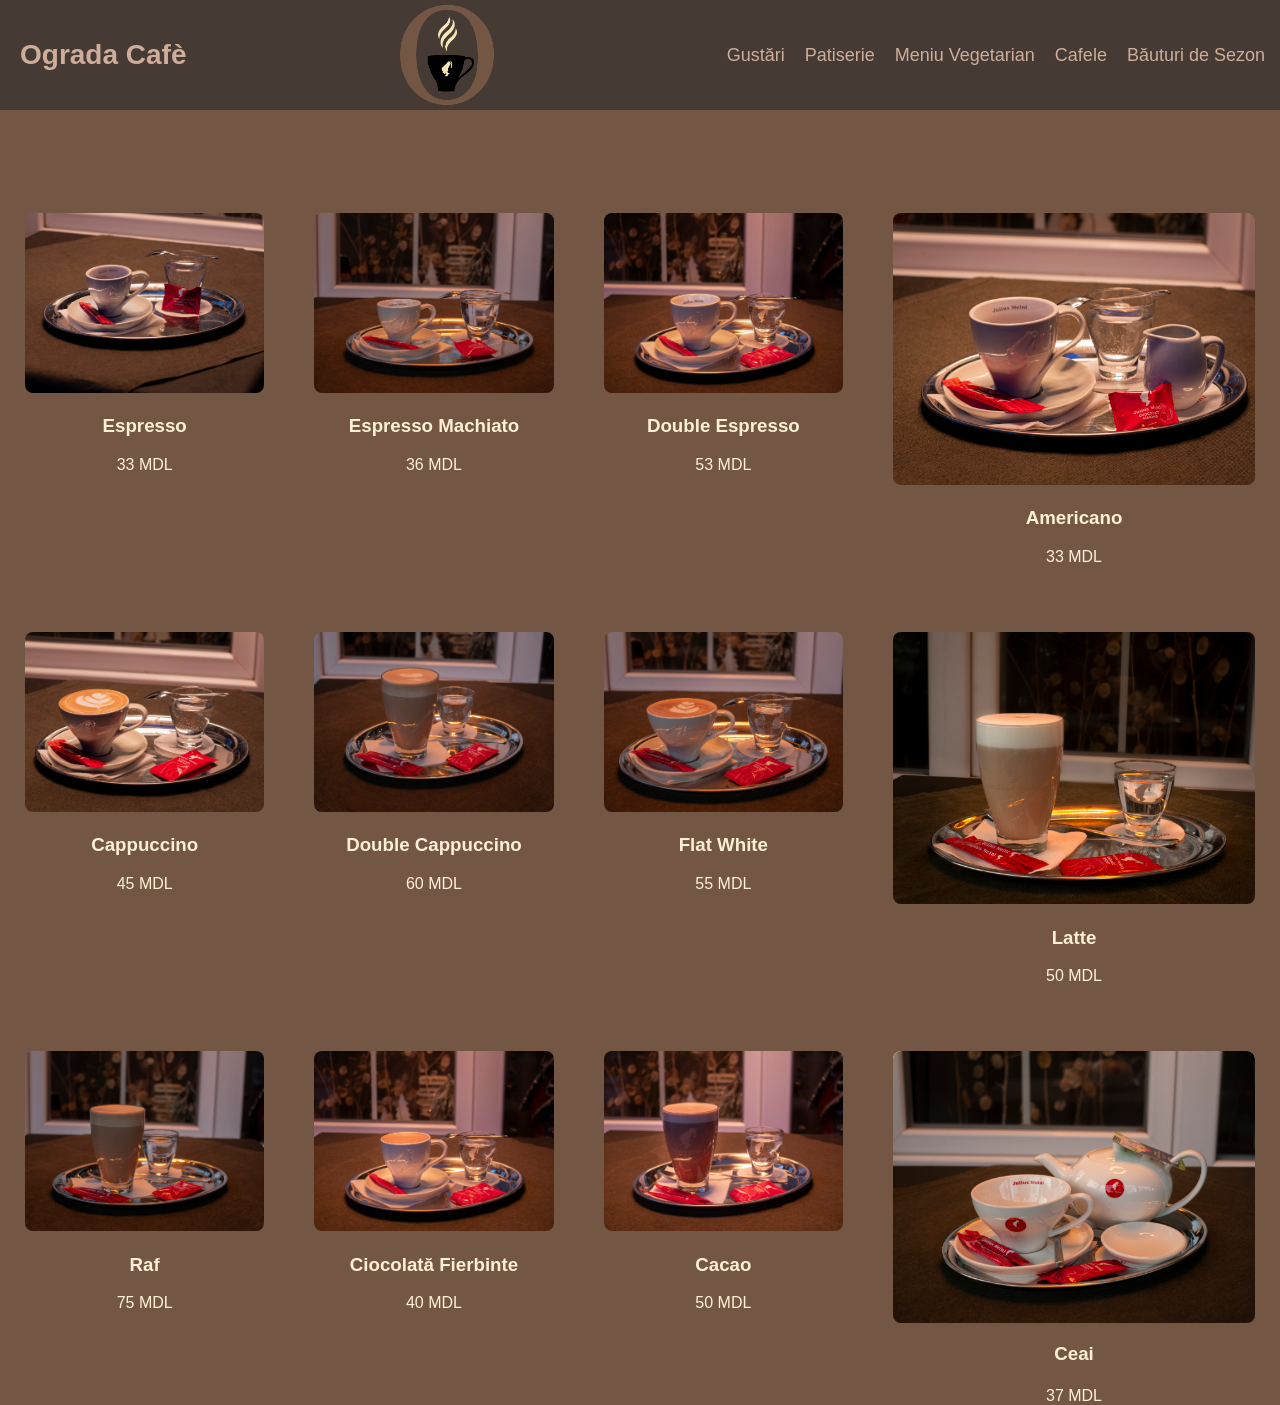
==== commit c54dd431: "add css" ====
--- a/index.html
+++ b/index.html
@@ -3,157 +3,30 @@
 <head>
     <meta charset="UTF-8">
     <meta name="viewport" content="width=device-width, initial-scale=1.0">
-    <title>Ograda Cafe</title>
-    <link rel="stylesheet" href="styles.css">
+    <title>Ograda Cafè</title>
+    <link rel="stylesheet" href="css\index.css">
 </head>
 <body>
-    <header>
+    <nav class="navbar">
+            
         <h1>Ograda Cafè</h1>
-<<<<<<< HEAD
-        <div class="working-hours">
-            <h3>Program de lucru</h3>
-            <p>07:30 - 21:30</p>
-=======
         <div class="logo">
             <a href="index.html">
                 <img src="images\logo.png" alt="logo" class="logo" width="200">
             </a>
->>>>>>> c54dd43 (add css)
         </div>
-    </header>
-    
-    <div class="container">
-        <aside class="sidebar">
-            <h2>Menu</h2>
-            <ul>
-                <li><a href="gustari.html">Gustări</a></li>
-                <li><a href="patiserie.html">Patiserie</a></li>
-                <li><a href="meniu-vegetarian.html">Meniu Vegetarian</a></li>
-                <li><a href="cafele.html">Cafele</a></li>
-                <li><a href="bauturi-de-sezon.html">Băuturi de Sezon</a></li>
-            </ul>
-        </aside>
+        <ul class="nav-links">
+            <li><a href="gustari.html">Gustări</a></li>
+            <li><a href="patiserie.html">Patiserie</a></li>
+            <li><a href="meniu-vegetarian.html">Meniu Vegetarian</a></li>
+            <li><a href="cafele.html">Cafele</a></li>
+            <li><a href="bauturi-de-sezon.html">Băuturi de Sezon</a></li>
+        </ul>
+    </nav>
         
         <main class="menu-section">
             <h2>Cafele</h2>
             
-<<<<<<< HEAD
-            <div class="menu-item">
-                <img src="C:\Users\crist\Documents\UTM\TWeb\Espresso.png" alt="Espresso" class="menu-image" width="200">
-                <h3>Espresso</h3>
-                <p>33 MDL</p>
-            </div>
-
-            <div class="menu-item">
-                <img src="C:\Users\crist\Documents\UTM\TWeb\EspressoM.png" alt="EspressoM" class="menu-image" width="200">
-                <h3>Espresso Machiato</h3>
-                <p>36 MDL</p>
-            </div>
-
-            <div class="menu-item">
-                <img src="C:\Users\crist\Documents\UTM\TWeb\DEspresso.png" alt="DEspresso" class="menu-image" width="200">
-                <h3>Double Espresso</h3>
-                <p>53 MDL</p>
-            </div>            
-            
-            <div class="menu-item">
-                <img src="C:\Users\crist\Documents\UTM\TWeb\Americano.png" alt="Americano" class="menu-image" width="200">
-                <h3>Americano</h3>
-                <p>33 MDL</p>
-            </div>
-            
-            <div class="menu-item">
-                <img src="C:\Users\crist\Documents\UTM\TWeb\Cappuccino.png" alt="Cappuccino" class="menu-image" width="200">
-                <h3>Cappuccino</h3>
-                <p>45 MDL</p>
-            </div>
-
-            <div class="menu-item">
-                <img src="C:\Users\crist\Documents\UTM\TWeb\DCappuccino.png" alt="DCappuccino" class="menu-image" width="200">
-                <h3>Double Cappuccino</h3>
-                <p>60 MDL</p>
-            </div>
-            
-            <div class="menu-item">
-                <img src="C:\Users\crist\Documents\UTM\TWeb\FlatWhite" alt="FlatWhite" class="menu-image" width="200">
-                <h3>Flat White</h3>
-                <p>55 MDL</p>
-            </div>
-            
-            <div class="menu-item">
-                <img src="C:\Users\crist\Documents\UTM\TWeb\Latte.png" alt="Latte" class="menu-image" width="200">
-                <h3>Latte</h3>
-                <p>50 MDL</p>
-            </div>
-
-            <div class="menu-item">
-                <img src="C:\Users\crist\Documents\UTM\TWeb\Latte.png" alt="Raf" class="menu-image" width="200">
-                <h3>Raf</h3>
-                <p>75 MDL</p>
-            </div>
-
-            <div class="menu-item">
-                <img src="C:\Users\crist\Documents\UTM\TWeb\CF.png" alt="CF" class="menu-image" width="200">
-                <h3>Ciocolată Fierbinte</h3>
-                <p>40 MDL</p>
-            </div>
-
-            <div class="menu-item">
-                <img src="C:\Users\crist\Documents\UTM\TWeb\Cacao.png" alt="Cacao" class="menu-image" width="200">
-                <h3>Cacao</h3>
-                <p>50 MDL</p>
-            </div>
-
-            <div class="menu-item">
-                <img src="C:\Users\crist\Documents\UTM\TWeb\Ceai.png" alt="Ceai" class="menu-image" width="200">
-                <h3>Ceai</h3>
-                <p>37 MDL</p>
-            </div>
-
-            <div class="menu-item">
-                <img src="C:\Users\crist\Documents\UTM\TWeb\Matcha.png" alt="Matcha" class="menu-image" width="200">
-                <h3>Matcha Tea</h3>
-                <p>65 MDL</p>
-            </div>
-
-            <div class="menu-item">
-                <img src="C:\Users\crist\Documents\UTM\TWeb\MatchaL.png" alt="MatchaL" class="menu-image" width="200">
-                <h3>Matcha Latte</h3>
-                <p>75 MDL</p>
-            </div>
-
-            <div class="menu-item">
-                <img src="C:\Users\crist\Documents\UTM\TWeb\ChaiLatte.png" alt="ChaiLatte" class="menu-image" width="200">
-                <h3>Chai Latte</h3>
-                <p>60 MDL</p>
-            </div>
-            
-        </main>
-    </div>
-
-    <footer>
-        <div class="footer-content">
-            <div class="map">
-                <iframe src="https://maps.app.goo.gl/8VpPDL2rU7NUZ7HX9" allowfullscreen="" loading="lazy"></iframe>
-            </div>
-            <div class="contact-info">
-                <h3>Contacte</h3>
-                <p>Bulevardul Moscova 21, MD-2045, Moldova</p>
-                <p>Telefon: 022 804 600</p>
-            </div>
-            <div class="social-media">
-                <h3>Urmăriți-ne</h3>
-                <p><a href="https://www.instagram.com/cafe.ograda/?hl=en">Instagram</a></p>
-            </div>
-        </div>
-        <div class="footer-bottom">
-            <p>&copy; 2025 Ograda</p>
-        </div>
-    </footer>
-
-</body>
-</html>
-=======
             <div class="cafele">
             
                 <div class="menu-item">
@@ -258,5 +131,4 @@
     <script src="footer.js"></script>
     </body>
     
-    </html>
->>>>>>> c54dd43 (add css)
+    </html>
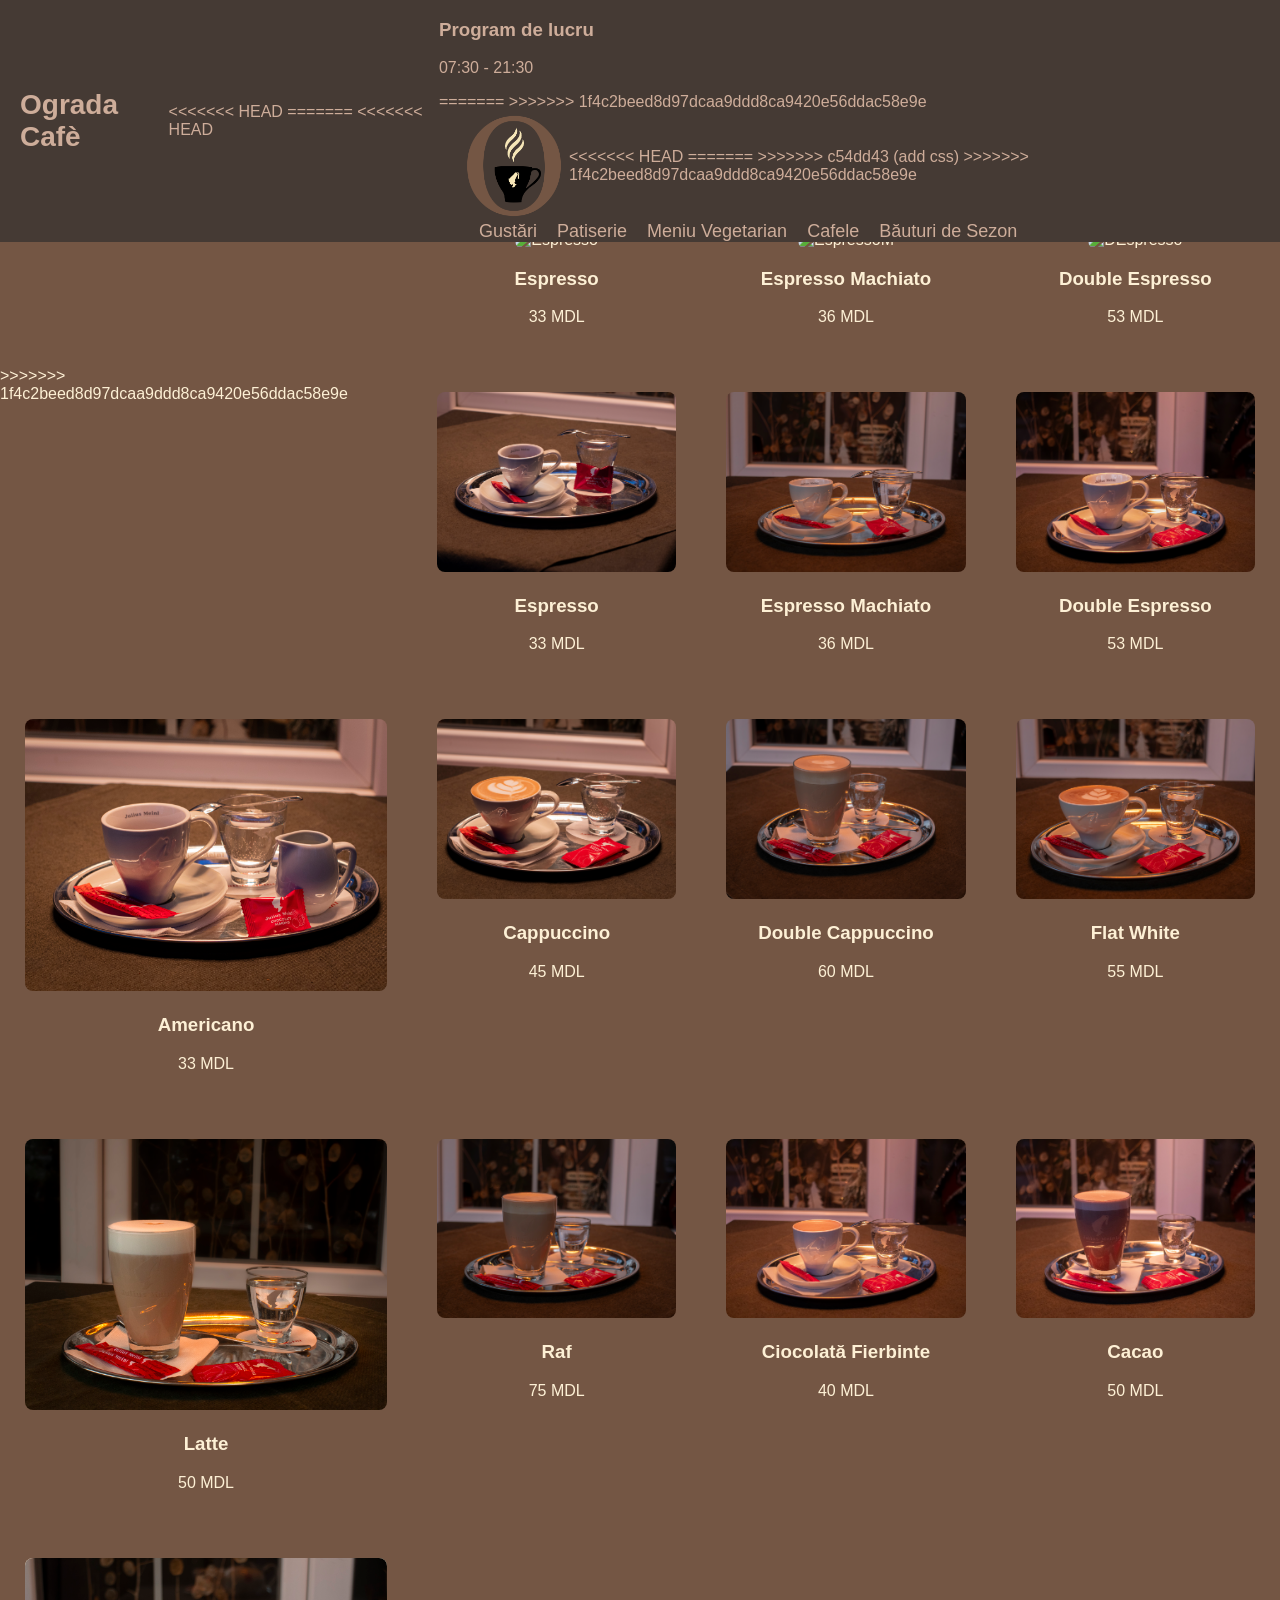
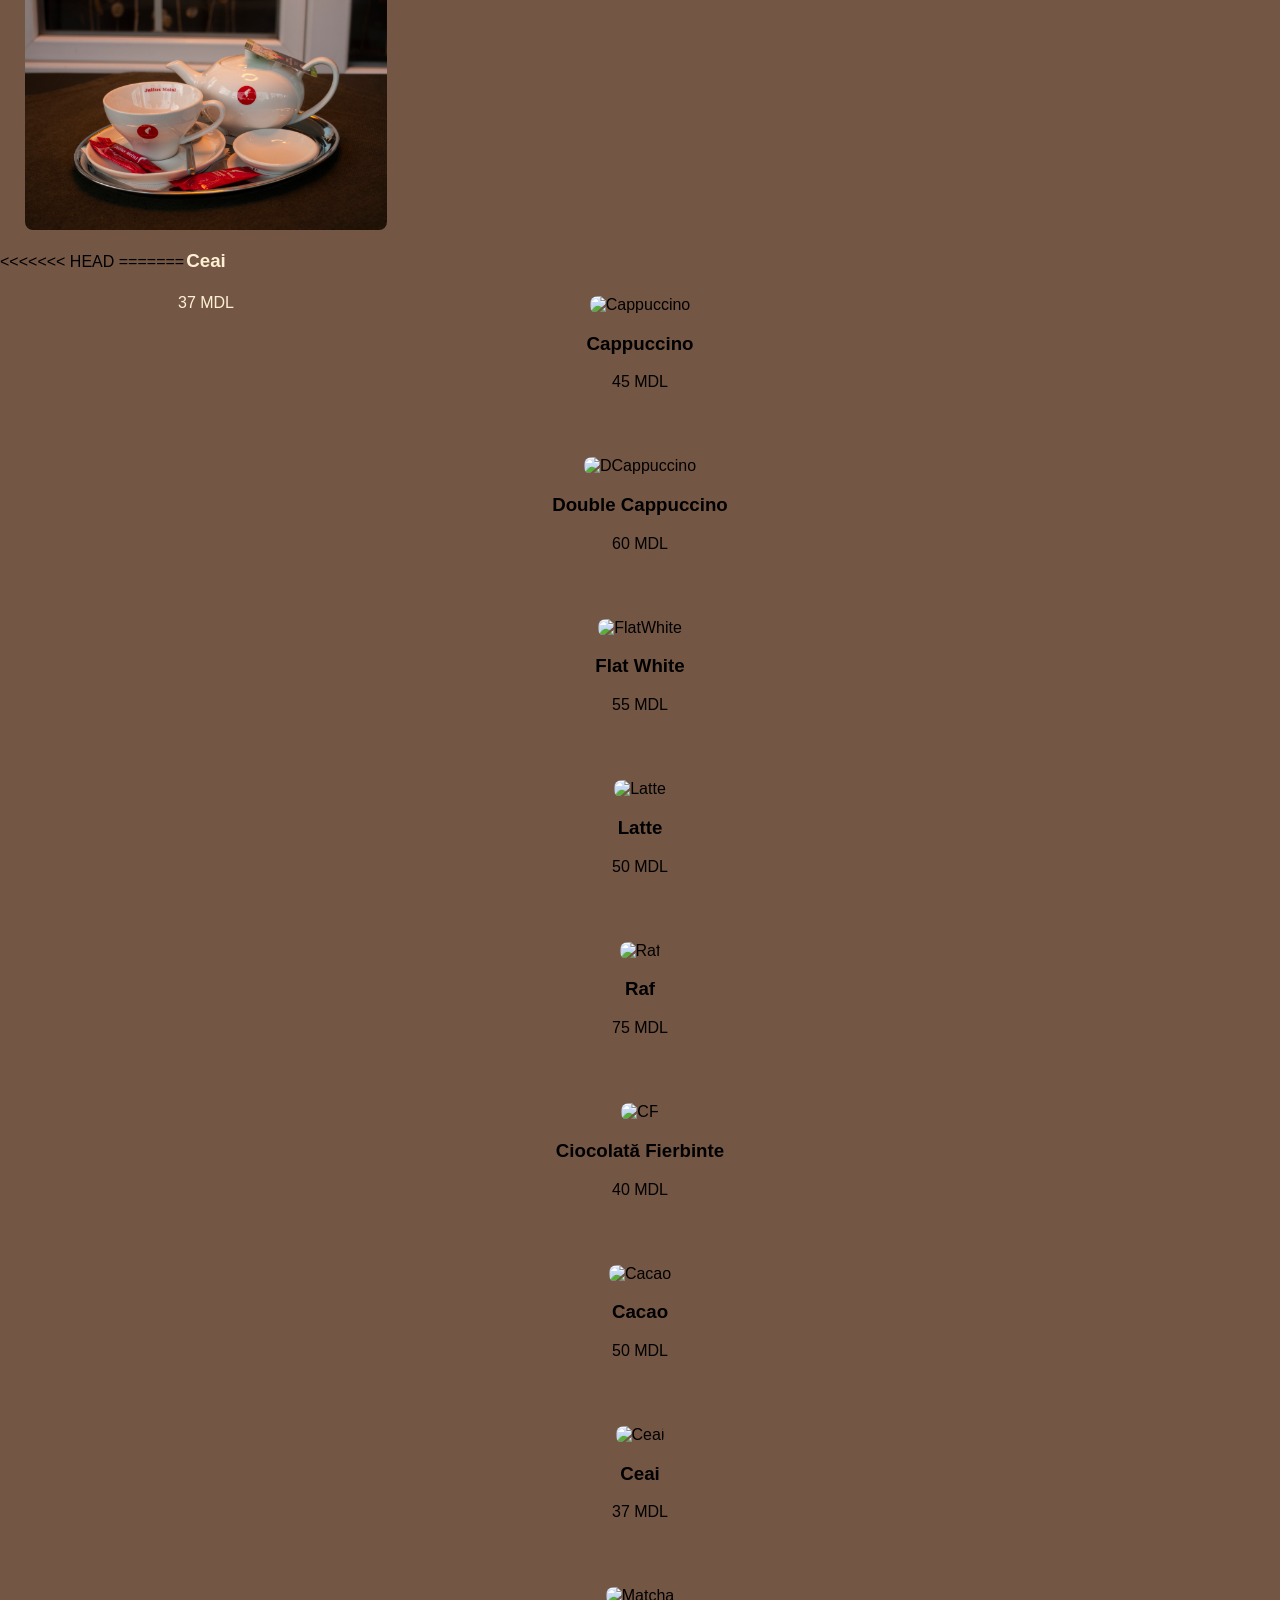
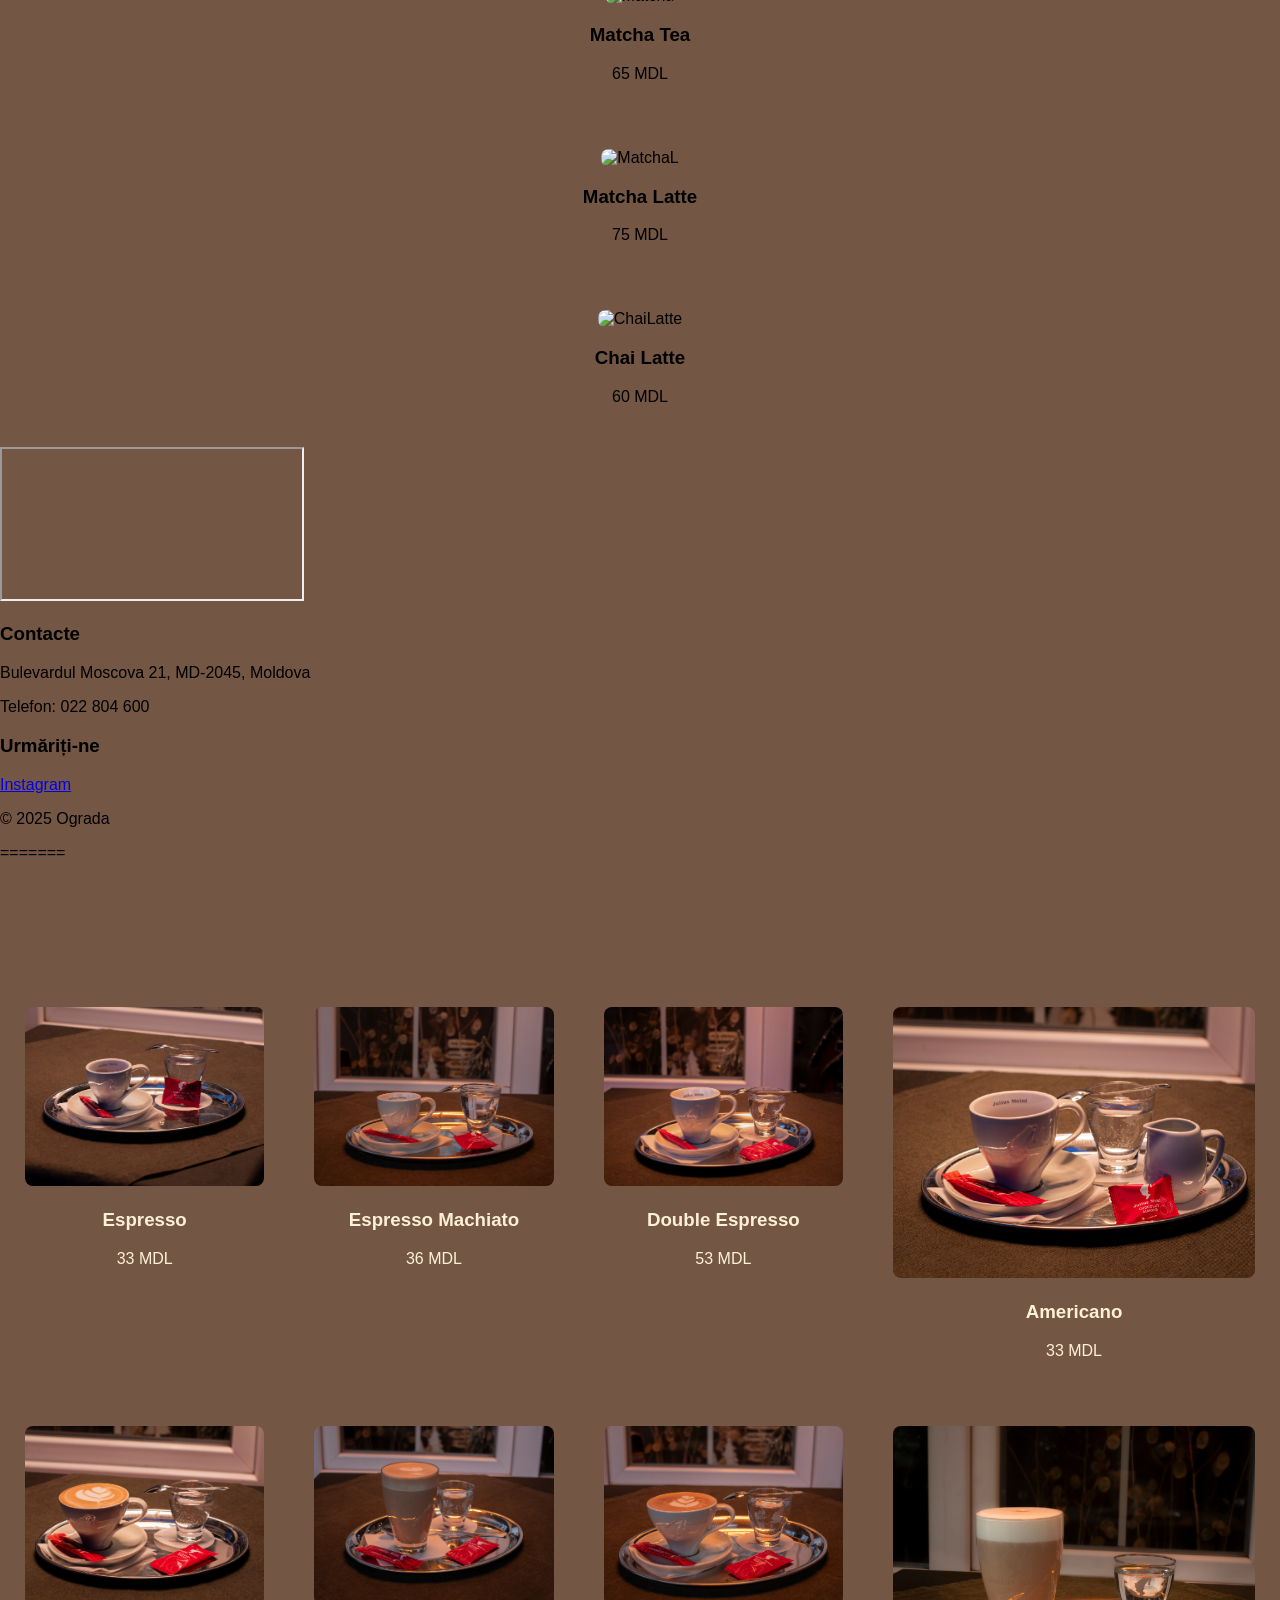
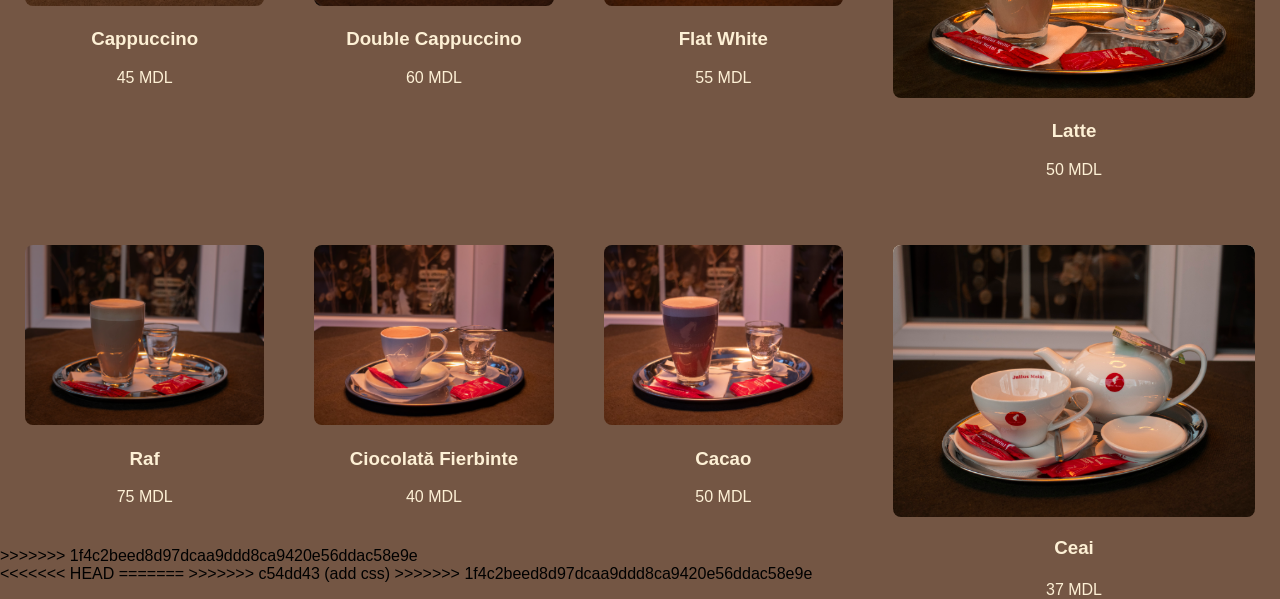
==== commit 9dec4edb: "Merge branch 'lab2' of https://github.com/CristiMocreac/TWeb into lab2" ====
--- a/index.html
+++ b/index.html
@@ -10,10 +10,22 @@
     <nav class="navbar">
             
         <h1>Ograda Cafè</h1>
+<<<<<<< HEAD
+=======
+<<<<<<< HEAD
+        <div class="working-hours">
+            <h3>Program de lucru</h3>
+            <p>07:30 - 21:30</p>
+=======
+>>>>>>> 1f4c2beed8d97dcaa9ddd8ca9420e56ddac58e9e
         <div class="logo">
             <a href="index.html">
                 <img src="images\logo.png" alt="logo" class="logo" width="200">
             </a>
+<<<<<<< HEAD
+=======
+>>>>>>> c54dd43 (add css)
+>>>>>>> 1f4c2beed8d97dcaa9ddd8ca9420e56ddac58e9e
         </div>
         <ul class="nav-links">
             <li><a href="gustari.html">Gustări</a></li>
@@ -27,7 +39,28 @@
         <main class="menu-section">
             <h2>Cafele</h2>
             
+<<<<<<< HEAD
             <div class="cafele">
+=======
+<<<<<<< HEAD
+            <div class="menu-item">
+                <img src="C:\Users\crist\Documents\UTM\TWeb\Espresso.png" alt="Espresso" class="menu-image" width="200">
+                <h3>Espresso</h3>
+                <p>33 MDL</p>
+            </div>
+
+            <div class="menu-item">
+                <img src="C:\Users\crist\Documents\UTM\TWeb\EspressoM.png" alt="EspressoM" class="menu-image" width="200">
+                <h3>Espresso Machiato</h3>
+                <p>36 MDL</p>
+            </div>
+
+            <div class="menu-item">
+                <img src="C:\Users\crist\Documents\UTM\TWeb\DEspresso.png" alt="DEspresso" class="menu-image" width="200">
+                <h3>Double Espresso</h3>
+                <p>53 MDL</p>
+            </div>            
+>>>>>>> 1f4c2beed8d97dcaa9ddd8ca9420e56ddac58e9e
             
                 <div class="menu-item">
                     <img src="images\cafele\Espresso.jpg" alt="Espresso" class="menu-image" width="200">
@@ -125,10 +158,209 @@
                     </div>
                 </div>
             </div>
+<<<<<<< HEAD
+=======
+            
+            <div class="menu-item">
+                <img src="C:\Users\crist\Documents\UTM\TWeb\Cappuccino.png" alt="Cappuccino" class="menu-image" width="200">
+                <h3>Cappuccino</h3>
+                <p>45 MDL</p>
+            </div>
+
+            <div class="menu-item">
+                <img src="C:\Users\crist\Documents\UTM\TWeb\DCappuccino.png" alt="DCappuccino" class="menu-image" width="200">
+                <h3>Double Cappuccino</h3>
+                <p>60 MDL</p>
+            </div>
+            
+            <div class="menu-item">
+                <img src="C:\Users\crist\Documents\UTM\TWeb\FlatWhite" alt="FlatWhite" class="menu-image" width="200">
+                <h3>Flat White</h3>
+                <p>55 MDL</p>
+            </div>
+            
+            <div class="menu-item">
+                <img src="C:\Users\crist\Documents\UTM\TWeb\Latte.png" alt="Latte" class="menu-image" width="200">
+                <h3>Latte</h3>
+                <p>50 MDL</p>
+            </div>
+
+            <div class="menu-item">
+                <img src="C:\Users\crist\Documents\UTM\TWeb\Latte.png" alt="Raf" class="menu-image" width="200">
+                <h3>Raf</h3>
+                <p>75 MDL</p>
+            </div>
+
+            <div class="menu-item">
+                <img src="C:\Users\crist\Documents\UTM\TWeb\CF.png" alt="CF" class="menu-image" width="200">
+                <h3>Ciocolată Fierbinte</h3>
+                <p>40 MDL</p>
+            </div>
+
+            <div class="menu-item">
+                <img src="C:\Users\crist\Documents\UTM\TWeb\Cacao.png" alt="Cacao" class="menu-image" width="200">
+                <h3>Cacao</h3>
+                <p>50 MDL</p>
+            </div>
+
+            <div class="menu-item">
+                <img src="C:\Users\crist\Documents\UTM\TWeb\Ceai.png" alt="Ceai" class="menu-image" width="200">
+                <h3>Ceai</h3>
+                <p>37 MDL</p>
+            </div>
+
+            <div class="menu-item">
+                <img src="C:\Users\crist\Documents\UTM\TWeb\Matcha.png" alt="Matcha" class="menu-image" width="200">
+                <h3>Matcha Tea</h3>
+                <p>65 MDL</p>
+            </div>
+
+            <div class="menu-item">
+                <img src="C:\Users\crist\Documents\UTM\TWeb\MatchaL.png" alt="MatchaL" class="menu-image" width="200">
+                <h3>Matcha Latte</h3>
+                <p>75 MDL</p>
+            </div>
+
+            <div class="menu-item">
+                <img src="C:\Users\crist\Documents\UTM\TWeb\ChaiLatte.png" alt="ChaiLatte" class="menu-image" width="200">
+                <h3>Chai Latte</h3>
+                <p>60 MDL</p>
+            </div>
+            
+        </main>
+    </div>
+
+    <footer>
+        <div class="footer-content">
+            <div class="map">
+                <iframe src="https://maps.app.goo.gl/8VpPDL2rU7NUZ7HX9" allowfullscreen="" loading="lazy"></iframe>
+            </div>
+            <div class="contact-info">
+                <h3>Contacte</h3>
+                <p>Bulevardul Moscova 21, MD-2045, Moldova</p>
+                <p>Telefon: 022 804 600</p>
+            </div>
+            <div class="social-media">
+                <h3>Urmăriți-ne</h3>
+                <p><a href="https://www.instagram.com/cafe.ograda/?hl=en">Instagram</a></p>
+            </div>
+        </div>
+        <div class="footer-bottom">
+            <p>&copy; 2025 Ograda</p>
+        </div>
+    </footer>
+
+</body>
+</html>
+=======
+            <div class="cafele">
+            
+                <div class="menu-item">
+                    <img src="images\cafele\Espresso.jpg" alt="Espresso" class="menu-image" width="200">
+                    <h3>Espresso</h3>
+                    <p>33 MDL</p>
+                </div>
+    
+                <div class="menu-item">
+                    <img src="images\cafele\EspressoM.jpg" alt="EspressoM" class="menu-image" width="200">
+                    <h3>Espresso Machiato</h3>
+                    <p>36 MDL</p>
+                </div>
+    
+                <div class="menu-item">
+                    <img src="images\cafele\DEspresso.jpg" alt="DEspresso" class="menu-image" width="200">
+                    <h3>Double Espresso</h3>
+                    <p>53 MDL</p>
+                </div>            
+                
+                <div class="menu-item">
+                    <img src="images\cafele\Americano.jpg" alt="Americano" class="menu-image" width="200">
+                    <h3>Americano</h3>
+                    <p>33 MDL</p>
+                </div>
+                
+                <div class="menu-item">
+                    <img src="images\cafele\Cappuccino.jpg" alt="Cappuccino" class="menu-image" width="200">
+                    <h3>Cappuccino</h3>
+                    <p>45 MDL</p>
+                </div>
+    
+                <div class="menu-item">
+                    <img src="images\cafele\DCappuccino.jpg" alt="DCappuccino" class="menu-image" width="200">
+                    <h3>Double Cappuccino</h3>
+                    <p>60 MDL</p>
+                </div>
+                
+                <div class="menu-item">
+                    <img src="images\cafele\FlatWhite.jpg" alt="FlatWhite" class="menu-image" width="200">
+                    <h3>Flat White</h3>
+                    <p>55 MDL</p>
+                </div>
+                
+                <div class="menu-item">
+                    <img src="images\cafele\Latte.jpg" alt="Latte" class="menu-image" width="200">
+                    <h3>Latte</h3>
+                    <p>50 MDL</p>
+                </div>
+    
+                <div class="menu-item">
+                    <img src="images\cafele\Raf.jpg" alt="Raf" class="menu-image" width="200">
+                    <h3>Raf</h3>
+                    <p>75 MDL</p>
+                </div>
+    
+                <div class="menu-item">
+                    <img src="images\cafele\CF.jpg" alt="CF" class="menu-image" width="200">
+                    <h3>Ciocolată Fierbinte</h3>
+                    <p>40 MDL</p>
+                </div>
+    
+                <div class="menu-item">
+                    <img src="images\cafele\Cacao.jpg" alt="Cacao" class="menu-image" width="200">
+                    <h3>Cacao</h3>
+                    <p>50 MDL</p>
+                </div>
+    
+                <div class="menu-item">
+                    <div class="flip-container" onclick="toggleFlip(this)">
+                        <div class="flipper">
+                            <div class="front">
+                                <img src="images/cafele/Ceai.jpg" alt="Ceai" class="menu-image">
+                            </div>
+                            <div class="back">
+                                <div class="tea-list">
+                                    <p>Assam - Spirit of India</p>
+                                    <p>Earl Grey Blossom</p>
+                                    <p>White Earl Grey Blossom</p>
+                                    <p>Apple Strudel</p>
+                                    <p>Cherry Pomegranate</p>
+                                    <p>Fruit Symphony</p>
+                                    <p>Strawberry Mint Breeze</p>
+                                    <p>Pineapple Mango Sunrise</p>
+                                    <p>Pure Chun Mee</p>
+                                    <p>Jasmine Chung Chao</p>
+                                    <p>Mountain Herbs</p>
+                                    <p>Camomile</p>
+                                    <p>Refreshing Mint</p>
+                                    <p>Ginger Lemongrass</p>
+                                </div>
+                            </div>
+                        </div>
+                        <h3>Ceai</h3>
+                        <p>37 MDL</p>
+                    </div>
+                </div>
+            </div>
+>>>>>>> 1f4c2beed8d97dcaa9ddd8ca9420e56ddac58e9e
         
     <div id="footer-container"></div>
     <script src="js\cafea.js"></script>
     <script src="footer.js"></script>
     </body>
     
-    </html>+<<<<<<< HEAD
+    </html>
+=======
+    </html>
+>>>>>>> c54dd43 (add css)
+>>>>>>> 1f4c2beed8d97dcaa9ddd8ca9420e56ddac58e9e
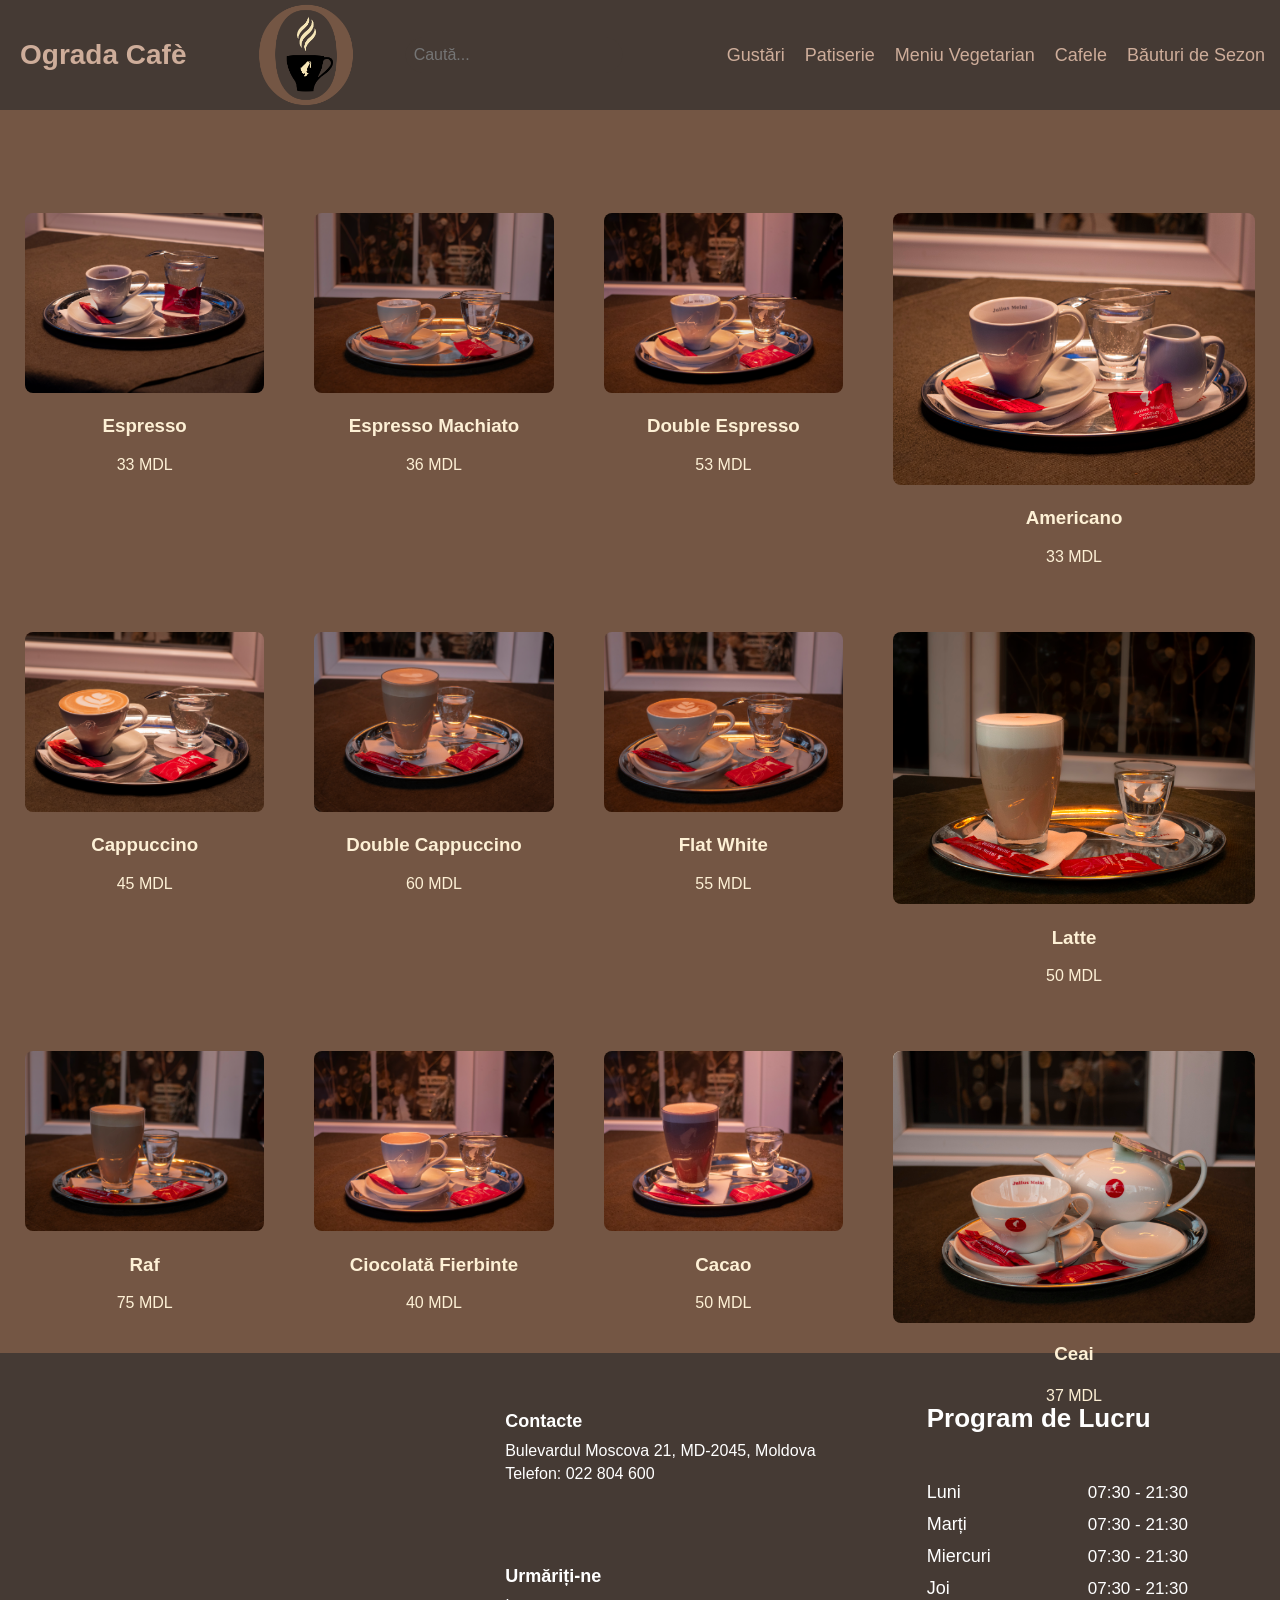
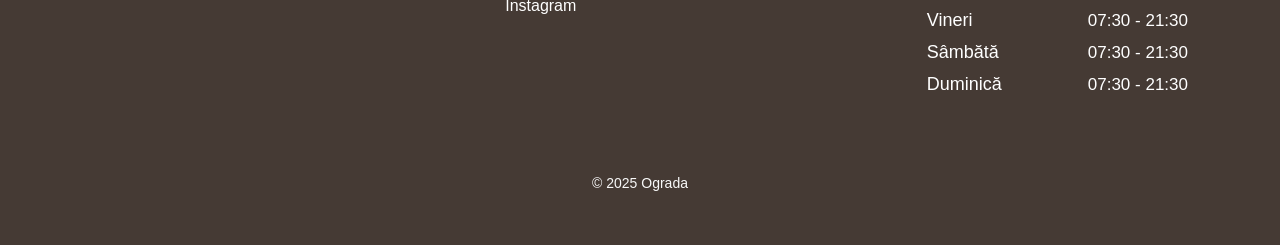
==== commit 642dfef7: "js" ====
--- a/index.html
+++ b/index.html
@@ -7,252 +7,12 @@
     <link rel="stylesheet" href="css\index.css">
 </head>
 <body>
-    <nav class="navbar">
-            
-        <h1>Ograda Cafè</h1>
-<<<<<<< HEAD
-=======
-<<<<<<< HEAD
-        <div class="working-hours">
-            <h3>Program de lucru</h3>
-            <p>07:30 - 21:30</p>
-=======
->>>>>>> 1f4c2beed8d97dcaa9ddd8ca9420e56ddac58e9e
-        <div class="logo">
-            <a href="index.html">
-                <img src="images\logo.png" alt="logo" class="logo" width="200">
-            </a>
-<<<<<<< HEAD
-=======
->>>>>>> c54dd43 (add css)
->>>>>>> 1f4c2beed8d97dcaa9ddd8ca9420e56ddac58e9e
-        </div>
-        <ul class="nav-links">
-            <li><a href="gustari.html">Gustări</a></li>
-            <li><a href="patiserie.html">Patiserie</a></li>
-            <li><a href="meniu-vegetarian.html">Meniu Vegetarian</a></li>
-            <li><a href="cafele.html">Cafele</a></li>
-            <li><a href="bauturi-de-sezon.html">Băuturi de Sezon</a></li>
-        </ul>
-    </nav>
+    <div id="navbar-container"></div>
+    <script src="js\navbar.js"></script>
         
         <main class="menu-section">
             <h2>Cafele</h2>
             
-<<<<<<< HEAD
-            <div class="cafele">
-=======
-<<<<<<< HEAD
-            <div class="menu-item">
-                <img src="C:\Users\crist\Documents\UTM\TWeb\Espresso.png" alt="Espresso" class="menu-image" width="200">
-                <h3>Espresso</h3>
-                <p>33 MDL</p>
-            </div>
-
-            <div class="menu-item">
-                <img src="C:\Users\crist\Documents\UTM\TWeb\EspressoM.png" alt="EspressoM" class="menu-image" width="200">
-                <h3>Espresso Machiato</h3>
-                <p>36 MDL</p>
-            </div>
-
-            <div class="menu-item">
-                <img src="C:\Users\crist\Documents\UTM\TWeb\DEspresso.png" alt="DEspresso" class="menu-image" width="200">
-                <h3>Double Espresso</h3>
-                <p>53 MDL</p>
-            </div>            
->>>>>>> 1f4c2beed8d97dcaa9ddd8ca9420e56ddac58e9e
-            
-                <div class="menu-item">
-                    <img src="images\cafele\Espresso.jpg" alt="Espresso" class="menu-image" width="200">
-                    <h3>Espresso</h3>
-                    <p>33 MDL</p>
-                </div>
-    
-                <div class="menu-item">
-                    <img src="images\cafele\EspressoM.jpg" alt="EspressoM" class="menu-image" width="200">
-                    <h3>Espresso Machiato</h3>
-                    <p>36 MDL</p>
-                </div>
-    
-                <div class="menu-item">
-                    <img src="images\cafele\DEspresso.jpg" alt="DEspresso" class="menu-image" width="200">
-                    <h3>Double Espresso</h3>
-                    <p>53 MDL</p>
-                </div>            
-                
-                <div class="menu-item">
-                    <img src="images\cafele\Americano.jpg" alt="Americano" class="menu-image" width="200">
-                    <h3>Americano</h3>
-                    <p>33 MDL</p>
-                </div>
-                
-                <div class="menu-item">
-                    <img src="images\cafele\Cappuccino.jpg" alt="Cappuccino" class="menu-image" width="200">
-                    <h3>Cappuccino</h3>
-                    <p>45 MDL</p>
-                </div>
-    
-                <div class="menu-item">
-                    <img src="images\cafele\DCappuccino.jpg" alt="DCappuccino" class="menu-image" width="200">
-                    <h3>Double Cappuccino</h3>
-                    <p>60 MDL</p>
-                </div>
-                
-                <div class="menu-item">
-                    <img src="images\cafele\FlatWhite.jpg" alt="FlatWhite" class="menu-image" width="200">
-                    <h3>Flat White</h3>
-                    <p>55 MDL</p>
-                </div>
-                
-                <div class="menu-item">
-                    <img src="images\cafele\Latte.jpg" alt="Latte" class="menu-image" width="200">
-                    <h3>Latte</h3>
-                    <p>50 MDL</p>
-                </div>
-    
-                <div class="menu-item">
-                    <img src="images\cafele\Raf.jpg" alt="Raf" class="menu-image" width="200">
-                    <h3>Raf</h3>
-                    <p>75 MDL</p>
-                </div>
-    
-                <div class="menu-item">
-                    <img src="images\cafele\CF.jpg" alt="CF" class="menu-image" width="200">
-                    <h3>Ciocolată Fierbinte</h3>
-                    <p>40 MDL</p>
-                </div>
-    
-                <div class="menu-item">
-                    <img src="images\cafele\Cacao.jpg" alt="Cacao" class="menu-image" width="200">
-                    <h3>Cacao</h3>
-                    <p>50 MDL</p>
-                </div>
-    
-                <div class="menu-item">
-                    <div class="flip-container" onclick="toggleFlip(this)">
-                        <div class="flipper">
-                            <div class="front">
-                                <img src="images/cafele/Ceai.jpg" alt="Ceai" class="menu-image">
-                            </div>
-                            <div class="back">
-                                <div class="tea-list">
-                                    <p>Assam - Spirit of India</p>
-                                    <p>Earl Grey Blossom</p>
-                                    <p>White Earl Grey Blossom</p>
-                                    <p>Apple Strudel</p>
-                                    <p>Cherry Pomegranate</p>
-                                    <p>Fruit Symphony</p>
-                                    <p>Strawberry Mint Breeze</p>
-                                    <p>Pineapple Mango Sunrise</p>
-                                    <p>Pure Chun Mee</p>
-                                    <p>Jasmine Chung Chao</p>
-                                    <p>Mountain Herbs</p>
-                                    <p>Camomile</p>
-                                    <p>Refreshing Mint</p>
-                                    <p>Ginger Lemongrass</p>
-                                </div>
-                            </div>
-                        </div>
-                        <h3>Ceai</h3>
-                        <p>37 MDL</p>
-                    </div>
-                </div>
-            </div>
-<<<<<<< HEAD
-=======
-            
-            <div class="menu-item">
-                <img src="C:\Users\crist\Documents\UTM\TWeb\Cappuccino.png" alt="Cappuccino" class="menu-image" width="200">
-                <h3>Cappuccino</h3>
-                <p>45 MDL</p>
-            </div>
-
-            <div class="menu-item">
-                <img src="C:\Users\crist\Documents\UTM\TWeb\DCappuccino.png" alt="DCappuccino" class="menu-image" width="200">
-                <h3>Double Cappuccino</h3>
-                <p>60 MDL</p>
-            </div>
-            
-            <div class="menu-item">
-                <img src="C:\Users\crist\Documents\UTM\TWeb\FlatWhite" alt="FlatWhite" class="menu-image" width="200">
-                <h3>Flat White</h3>
-                <p>55 MDL</p>
-            </div>
-            
-            <div class="menu-item">
-                <img src="C:\Users\crist\Documents\UTM\TWeb\Latte.png" alt="Latte" class="menu-image" width="200">
-                <h3>Latte</h3>
-                <p>50 MDL</p>
-            </div>
-
-            <div class="menu-item">
-                <img src="C:\Users\crist\Documents\UTM\TWeb\Latte.png" alt="Raf" class="menu-image" width="200">
-                <h3>Raf</h3>
-                <p>75 MDL</p>
-            </div>
-
-            <div class="menu-item">
-                <img src="C:\Users\crist\Documents\UTM\TWeb\CF.png" alt="CF" class="menu-image" width="200">
-                <h3>Ciocolată Fierbinte</h3>
-                <p>40 MDL</p>
-            </div>
-
-            <div class="menu-item">
-                <img src="C:\Users\crist\Documents\UTM\TWeb\Cacao.png" alt="Cacao" class="menu-image" width="200">
-                <h3>Cacao</h3>
-                <p>50 MDL</p>
-            </div>
-
-            <div class="menu-item">
-                <img src="C:\Users\crist\Documents\UTM\TWeb\Ceai.png" alt="Ceai" class="menu-image" width="200">
-                <h3>Ceai</h3>
-                <p>37 MDL</p>
-            </div>
-
-            <div class="menu-item">
-                <img src="C:\Users\crist\Documents\UTM\TWeb\Matcha.png" alt="Matcha" class="menu-image" width="200">
-                <h3>Matcha Tea</h3>
-                <p>65 MDL</p>
-            </div>
-
-            <div class="menu-item">
-                <img src="C:\Users\crist\Documents\UTM\TWeb\MatchaL.png" alt="MatchaL" class="menu-image" width="200">
-                <h3>Matcha Latte</h3>
-                <p>75 MDL</p>
-            </div>
-
-            <div class="menu-item">
-                <img src="C:\Users\crist\Documents\UTM\TWeb\ChaiLatte.png" alt="ChaiLatte" class="menu-image" width="200">
-                <h3>Chai Latte</h3>
-                <p>60 MDL</p>
-            </div>
-            
-        </main>
-    </div>
-
-    <footer>
-        <div class="footer-content">
-            <div class="map">
-                <iframe src="https://maps.app.goo.gl/8VpPDL2rU7NUZ7HX9" allowfullscreen="" loading="lazy"></iframe>
-            </div>
-            <div class="contact-info">
-                <h3>Contacte</h3>
-                <p>Bulevardul Moscova 21, MD-2045, Moldova</p>
-                <p>Telefon: 022 804 600</p>
-            </div>
-            <div class="social-media">
-                <h3>Urmăriți-ne</h3>
-                <p><a href="https://www.instagram.com/cafe.ograda/?hl=en">Instagram</a></p>
-            </div>
-        </div>
-        <div class="footer-bottom">
-            <p>&copy; 2025 Ograda</p>
-        </div>
-    </footer>
-
-</body>
-</html>
-=======
             <div class="cafele">
             
                 <div class="menu-item">
@@ -351,16 +111,10 @@
                     </div>
                 </div>
             </div>
->>>>>>> 1f4c2beed8d97dcaa9ddd8ca9420e56ddac58e9e
         
     <div id="footer-container"></div>
     <script src="js\cafea.js"></script>
-    <script src="footer.js"></script>
+    <script src="js/footer.js"></script>
     </body>
     
-<<<<<<< HEAD
-    </html>
-=======
-    </html>
->>>>>>> c54dd43 (add css)
->>>>>>> 1f4c2beed8d97dcaa9ddd8ca9420e56ddac58e9e
+    </html>
